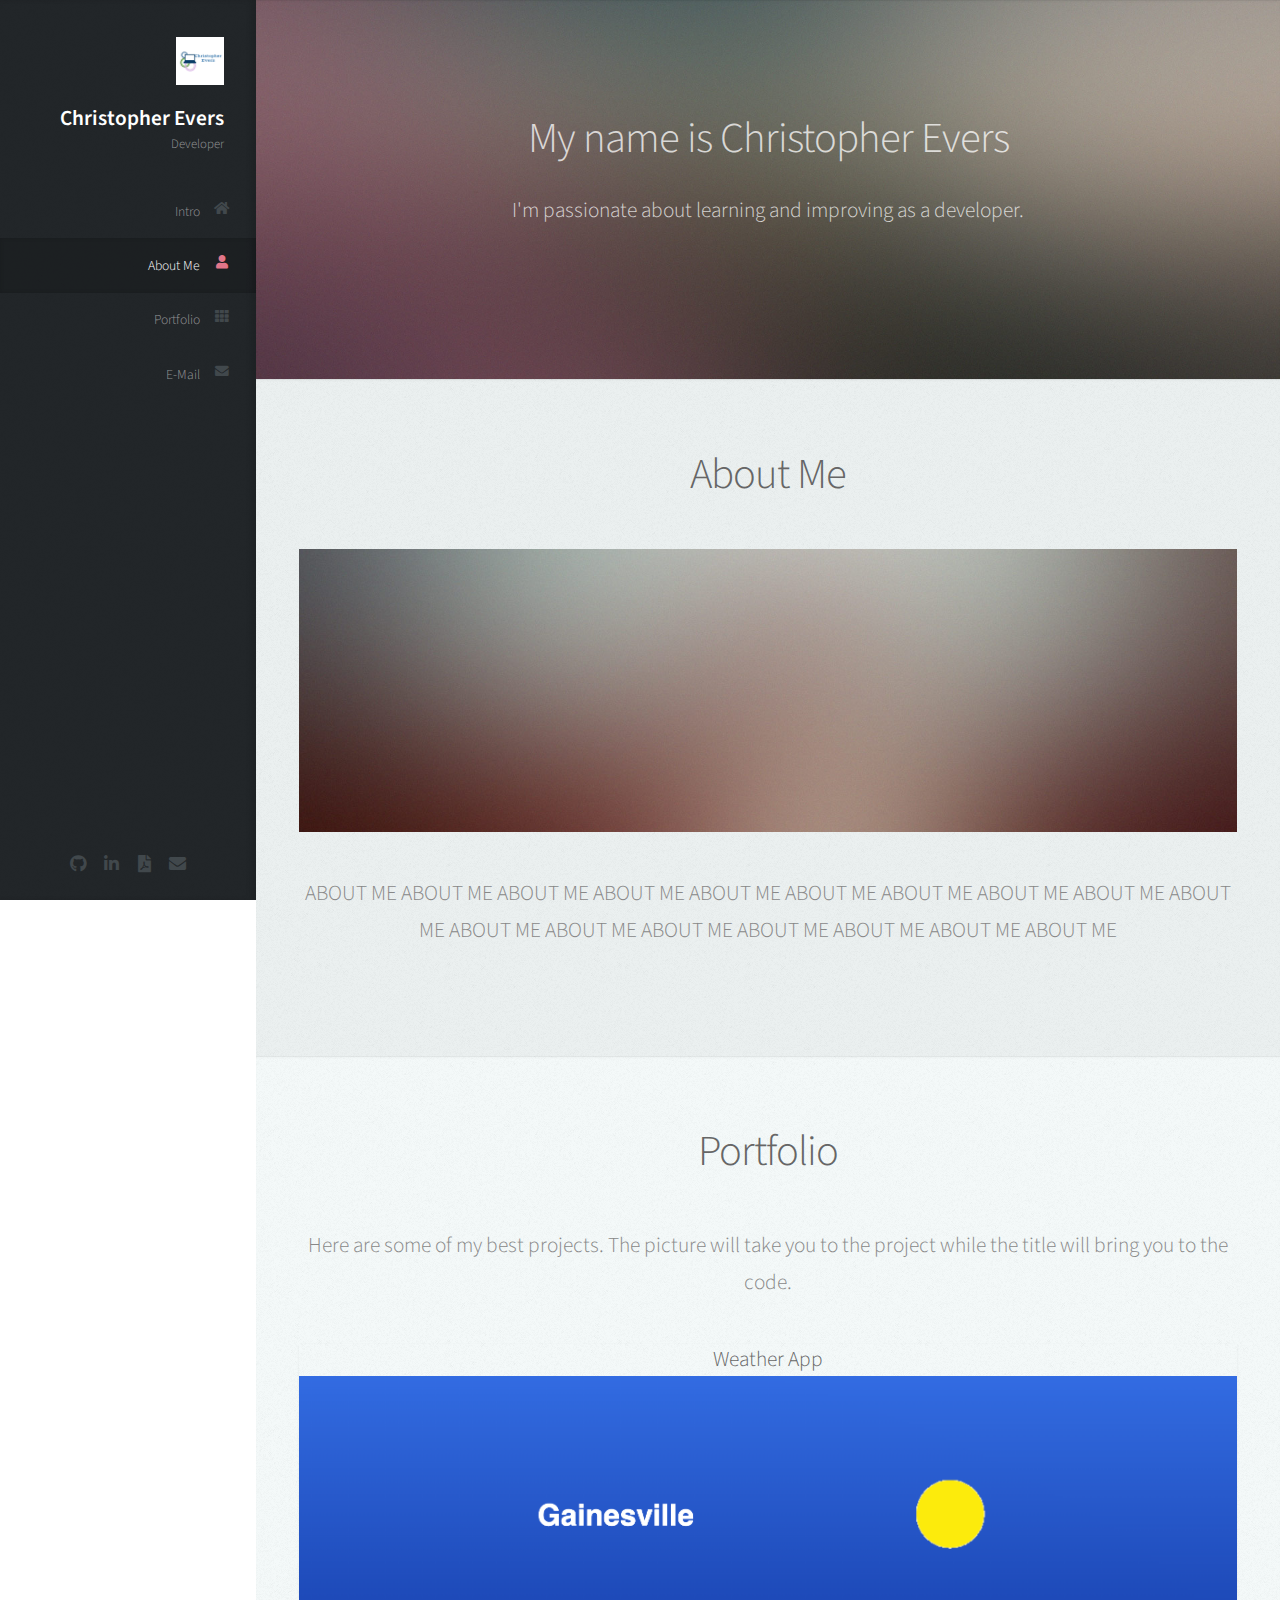
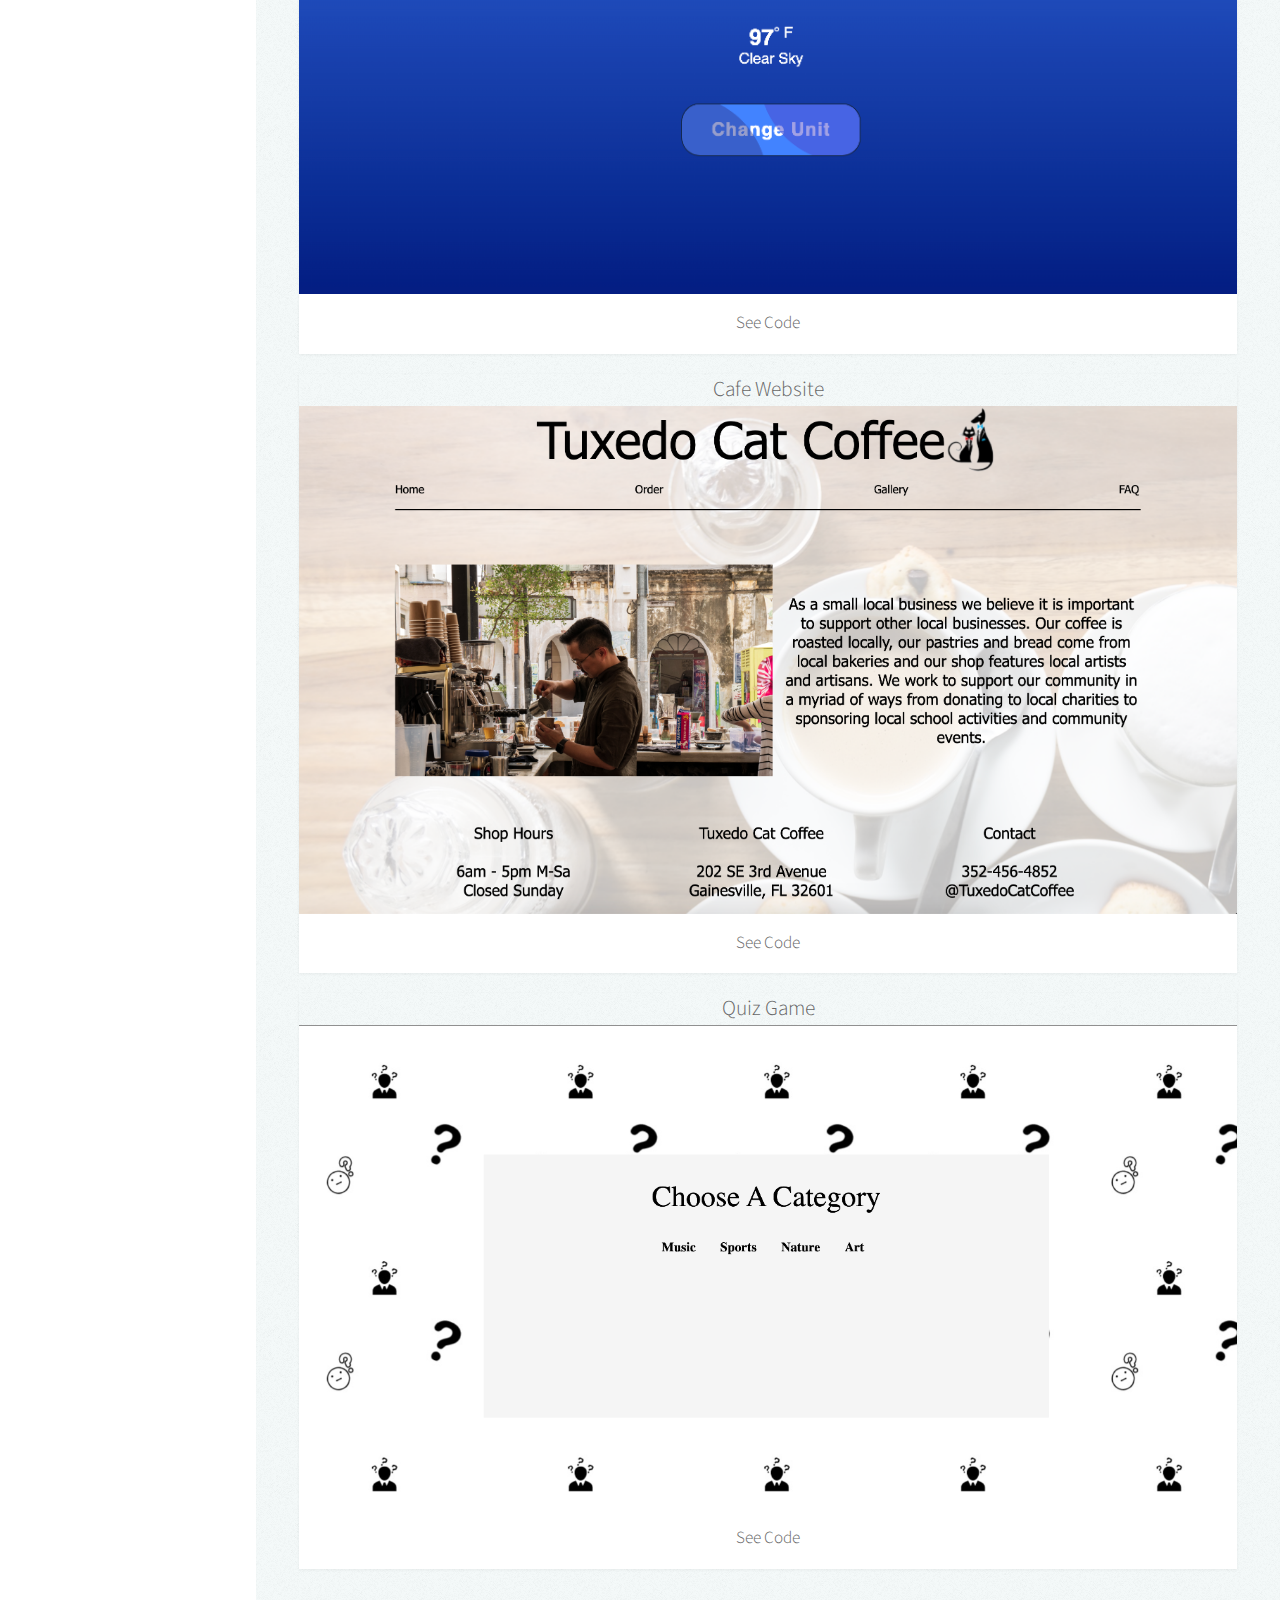
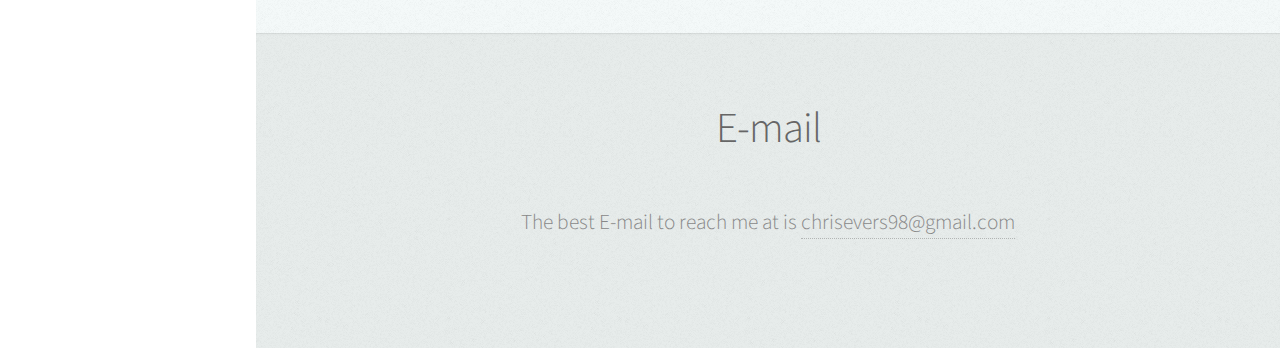
==== index.html @ 6586c9a0 "Adding links to projects on portfolio" ====
<!DOCTYPE html>
<html>
  <head>
    <title>Christopher Evers Portfolio</title>
    <link rel="icon" type="image/ico" href="images/logo.png" />
    <meta charset="utf-8" />
    <meta
      name="viewport"
      content="width=device-width, initial-scale=1, user-scalable=no"
    />
    <link rel="stylesheet" href="assets/css/main.css" />
  </head>

  <body class="is-preload">
    <!-- Header -->
    <div id="header">
      <div class="top">
        <!-- Logo -->
        <div id="logo">
          <span class="image avatar48"
            ><img src="images/logo.png" alt="Chris Evers Picture"
          /></span>
          <h1 id="title">Christopher Evers</h1>
          <p>Developer</p>
        </div>

        <!-- Nav -->
        <nav id="nav">
          <ul>
            <li>
              <a href="#top" id="top-link"
                ><span class="icon solid fa-home">Intro</span></a
              >
            </li>
            <li>
              <a href="#about" id="about-link"
                ><span class="icon solid fa-user">About Me</span></a
              >
            </li>
            <li>
              <a href="#portfolio" id="portfolio-link"
                ><span class="icon solid fa-th">Portfolio</span></a
              >
            </li>
            <li>
              <a href="#contact" id="contact-link"
                ><span class="icon solid fa-envelope">E-Mail</span></a
              >
            </li>
          </ul>
        </nav>
      </div>

      <div class="bottom">
        <!-- Social Icons -->
        <ul class="icons">
          <li>
            <a
              href="https://github.com/ChristopherEvers"
              target="_blank"
              class="icon brands fa-github"
              ><span class="label">Github</span></a
            >
          </li>
          <li>
            <a
              href="https://www.linkedin.com/in/christopherevers/"
              target="_blank"
              class="icon brands fa-linkedin-in"
              ><span class="label">LinkedIn</span></a
            >
          </li>
          <li>
            <a href="#" class="icon solid fa-file-pdf" target="_blank"
              ><span class="label">Resume</span></a
            >
          </li>
          <li>
            <a
              href="mailto: chrisevers98@gmail.com"
              class="icon solid fa-envelope"
              ><span class="label">Email</span></a
            >
          </li>
        </ul>
      </div>
    </div>

    <!-- Main -->
    <div id="main">
      <!-- Intro -->
      <section id="top" class="one dark cover">
        <div class="container">
          <header>
            <h2 class="alt">My name is Christopher Evers</h2>
            <p>I'm passionate about learning and improving as a developer.</p>
          </header>
        </div>
      </section>

      <!-- About Me -->
      <section id="about" class="three">
        <div class="container">
          <header>
            <h2>About Me</h2>
          </header>

          <a href="#" class="image featured"
            ><img src="images/pic08.jpg" alt=""
          /></a>

          <p>
            ABOUT ME ABOUT ME ABOUT ME ABOUT ME ABOUT ME ABOUT ME ABOUT ME ABOUT
            ME ABOUT ME ABOUT ME ABOUT ME ABOUT ME ABOUT ME ABOUT ME ABOUT ME
            ABOUT ME ABOUT ME
          </p>
        </div>
      </section>

      <!-- Portfolio -->
      <section id="portfolio" class="two">
        <div class="container">
          <header>
            <h2>Portfolio</h2>
          </header>

          <p>
            Here are some of my best projects. The picture will take you to the
            project while the title will bring you to the code.
          </p>

          <div class="row">
            <div class="col-4 col-12-mobile">
              <article class="item">
                <h1>Weather App</h1>
                <a href="pages/weather/index.html" class="image fit"
                  ><img src="images/weather-screenshot.png" alt=""
                /></a>
                <header>
                  <h3>See Code</h3>
                </header>
              </article>
            </div>
            <div class="col-4 col-12-mobile">
              <article class="item">
                <h1>Cafe Website</h1>
                <a href="pages/cafe/index.html" class="image fit"
                  ><img src="images/cafe-screenshot.png" alt=""
                /></a>
                <header>
                  <h3>See Code</h3>
                </header>
              </article>
            </div>
            <div class="col-4 col-12-mobile">
              <article class="item">
                <h1>Quiz Game</h1>
                <a href="pages/jsquiz/index.html" class="image fit"
                  ><img src="images/quiz-screenshot.png" alt=""
                /></a>
                <header>
                  <h3>See Code</h3>
                </header>
              </article>
            </div>
          </div>
        </div>
      </section>

      <!-- Contact -->
      <section id="contact" class="four">
        <div class="container">
          <header>
            <h2>E-mail</h2>
          </header>

          <p>
            The best E-mail to reach me at is
            <a href="mailto: chrisevers98@gmail.com">chrisevers98@gmail.com</a>
          </p>
        </div>
      </section>
    </div>

    <!-- Footer -->

    <!-- Scripts -->
    <script src="assets/js/jquery.min.js"></script>
    <script src="assets/js/jquery.scrolly.min.js"></script>
    <script src="assets/js/jquery.scrollex.min.js"></script>
    <script src="assets/js/browser.min.js"></script>
    <script src="assets/js/breakpoints.min.js"></script>
    <script src="assets/js/util.js"></script>
    <script src="assets/js/main.js"></script>
  </body>
</html>
---- assets/css/main.css ----
@import url("fontawesome-all.min.css");
@import url("https://fonts.googleapis.com/css?family=Source+Sans+Pro:300,300italic,400,600");

/*
	Prologue by HTML5 UP
	html5up.net | @ajlkn
	Free for personal and commercial use under the CCA 3.0 license (html5up.net/license)
*/

html,
body,
div,
span,
applet,
object,
iframe,
h1,
h2,
h3,
h4,
h5,
h6,
p,
blockquote,
pre,
a,
abbr,
acronym,
address,
big,
cite,
code,
del,
dfn,
em,
img,
ins,
kbd,
q,
s,
samp,
small,
strike,
strong,
sub,
sup,
tt,
var,
b,
u,
i,
center,
dl,
dt,
dd,
ol,
ul,
li,
fieldset,
form,
label,
legend,
table,
caption,
tbody,
tfoot,
thead,
tr,
th,
td,
article,
aside,
canvas,
details,
embed,
figure,
figcaption,
footer,
header,
hgroup,
menu,
nav,
output,
ruby,
section,
summary,
time,
mark,
audio,
video {
    margin: 0;
    padding: 0;
    border: 0;
    font-size: 100%;
    font: inherit;
    vertical-align: baseline;
}

article,
aside,
details,
figcaption,
figure,
footer,
header,
hgroup,
menu,
nav,
section {
    display: block;
}

body {
    line-height: 1;
}

ol,
ul {
    list-style: none;
}

blockquote,
q {
    quotes: none;
}

blockquote:before,
blockquote:after,
q:before,
q:after {
    content: '';
    content: none;
}

table {
    border-collapse: collapse;
    border-spacing: 0;
}

body {
    -webkit-text-size-adjust: none;
}

mark {
    background-color: transparent;
    color: inherit;
}

input::-moz-focus-inner {
    border: 0;
    padding: 0;
}

input,
select,
textarea {
    -moz-appearance: none;
    -webkit-appearance: none;
    -ms-appearance: none;
    appearance: none;
}


/* Basic */

html {
    box-sizing: border-box;
}

*,
*:before,
*:after {
    box-sizing: inherit;
}

body {
    background: #fff;
    font-family: 'Source Sans Pro', sans-serif;
    font-size: 19pt;
    font-weight: 300;
    line-height: 1.75em;
    color: #888;
}

body.is-preload *,
body.is-preload *:before,
body.is-preload *:after {
    -moz-animation: none !important;
    -webkit-animation: none !important;
    -ms-animation: none !important;
    animation: none !important;
    -moz-transition: none !important;
    -webkit-transition: none !important;
    -ms-transition: none !important;
    transition: none !important;
}

input,
textarea,
select {
    font-family: 'Source Sans Pro', sans-serif;
    font-size: 19pt;
    font-weight: 300;
    line-height: 1.75em;
    color: #888;
}

h1,
h2,
h3,
h4,
h5,
h6 {
    font-weight: 300;
    color: #666;
    line-height: 1.5em;
}

h1 a,
h2 a,
h3 a,
h4 a,
h5 a,
h6 a {
    color: inherit;
    text-decoration: none;
}

h1 a strong,
h2 a strong,
h3 a strong,
h4 a strong,
h5 a strong,
h6 a strong {
    color: #333;
}

h2 {
    font-size: 2em;
    letter-spacing: -1px;
}

h2.alt {
    color: #888;
}

h2.alt strong {
    color: #666;
}

h3 {
    font-size: 1.5em;
}

header {
    margin: 0 0 2em 0;
}

header>p {
    margin: 1em 0 0 0;
}

footer {
    margin: 2em 0 0 0;
}

strong,
b {
    font-weight: 300;
    color: #666;
}

em,
i {
    font-style: italic;
}

a {
    text-decoration: none;
    color: inherit;
    border-bottom: dotted 1px rgba(128, 128, 128, 0.5);
    -moz-transition: color 0.35s ease-in-out, border-bottom-color 0.35s ease-in-out;
    -webkit-transition: color 0.35s ease-in-out, border-bottom-color 0.35s ease-in-out;
    -ms-transition: color 0.35s ease-in-out, border-bottom-color 0.35s ease-in-out;
    transition: color 0.35s ease-in-out, border-bottom-color 0.35s ease-in-out;
    outline: 0;
}

a:hover {
    color: #E27689;
    border-bottom-color: rgba(255, 255, 255, 0);
}

sub {
    position: relative;
    top: 0.5em;
    font-size: 0.8em;
}

sup {
    position: relative;
    top: -0.5em;
    font-size: 0.8em;
}

hr {
    border: 0;
    border-top: solid 1px #ddd;
}

blockquote {
    border-left: solid 0.5em #ddd;
    padding: 1em 0 1em 2em;
    font-style: italic;
}

p,
ul,
ol,
dl,
table {
    margin-bottom: 2em;
}

br.clear {
    clear: both;
}


/* Container */

.container {
    margin: 0 auto;
    max-width: 100%;
    width: 1400px;
}

@media screen and (min-width: 961px) and (max-width: 1880px) {
    .container {
        width: 1200px;
    }
}

@media screen and (min-width: 961px) and (max-width: 1620px) {
    .container {
        width: 960px;
    }
}

@media screen and (min-width: 961px) and (max-width: 1320px) {
    .container {
        width: 100%;
    }
}

@media screen and (max-width: 960px) {
    .container {
        width: 100%;
    }
}

@media screen and (max-width: 736px) {
    .container {
        width: 100%;
    }
}


/* Row */

.row {
    display: flex;
    flex-wrap: wrap;
    box-sizing: border-box;
    align-items: stretch;
}

.row>* {
    box-sizing: border-box;
}

.row.gtr-uniform>*> :last-child {
    margin-bottom: 0;
}

.row.aln-left {
    justify-content: flex-start;
}

.row.aln-center {
    justify-content: center;
}

.row.aln-right {
    justify-content: flex-end;
}

.row.aln-top {
    align-items: flex-start;
}

.row.aln-middle {
    align-items: center;
}

.row.aln-bottom {
    align-items: flex-end;
}

.row>.imp {
    order: -1;
}

.row.gtr-0 {
    margin-top: 0px;
    margin-left: 0px;
}

.row.gtr-0>* {
    padding: 0px 0 0 0px;
}

.row.gtr-0.gtr-uniform {
    margin-top: 0px;
}

.row.gtr-0.gtr-uniform>* {
    padding-top: 0px;
}

.row.gtr-25 {
    margin-top: -10px;
    margin-left: -10px;
}

.row.gtr-25>* {
    padding: 10px 0 0 10px;
}

.row.gtr-25.gtr-uniform {
    margin-top: -10px;
}

.row.gtr-25.gtr-uniform>* {
    padding-top: 10px;
}

.row.gtr-50 {
    margin-top: -20px;
    margin-left: -20px;
}

.row.gtr-50>* {
    padding: 20px 0 0 20px;
}

.row.gtr-50.gtr-uniform {
    margin-top: -20px;
}

.row.gtr-50.gtr-uniform>* {
    padding-top: 20px;
}

.row {
    margin-top: -40px;
    margin-left: -40px;
}

.row>* {
    padding: 40px 0 0 40px;
}

.row.gtr-uniform {
    margin-top: -40px;
}

.row.gtr-uniform>* {
    padding-top: 40px;
}

.row.gtr-150 {
    margin-top: -60px;
    margin-left: -60px;
}

.row.gtr-150>* {
    padding: 60px 0 0 60px;
}

.row.gtr-150.gtr-uniform {
    margin-top: -60px;
}

.row.gtr-150.gtr-uniform>* {
    padding-top: 60px;
}

.row.gtr-200 {
    margin-top: -80px;
    margin-left: -80px;
}

.row.gtr-200>* {
    padding: 80px 0 0 80px;
}

.row.gtr-200.gtr-uniform {
    margin-top: -80px;
}

.row.gtr-200.gtr-uniform>* {
    padding-top: 80px;
}

@media screen and (min-width: 961px) and (max-width: 1880px) {
    .row {
        display: flex;
        flex-wrap: wrap;
        box-sizing: border-box;
        align-items: stretch;
    }
    .row>* {
        box-sizing: border-box;
    }
    .row.gtr-uniform>*> :last-child {
        margin-bottom: 0;
    }
    .row.aln-left {
        justify-content: flex-start;
    }
    .row.aln-center {
        justify-content: center;
    }
    .row.aln-right {
        justify-content: flex-end;
    }
    .row.aln-top {
        align-items: flex-start;
    }
    .row.aln-middle {
        align-items: center;
    }
    .row.aln-bottom {
        align-items: flex-end;
    }
    .row>.imp-wide {
        order: -1;
    }
    .row>.col-1-wide {
        width: 8.33333%;
    }
    .row>.off-1-wide {
        margin-left: 8.33333%;
    }
    .row>.col-2-wide {
        width: 16.66667%;
    }
    .row>.off-2-wide {
        margin-left: 16.66667%;
    }
    .row>.col-3-wide {
        width: 25%;
    }
    .row>.off-3-wide {
        margin-left: 25%;
    }
    .row>.col-4-wide {
        width: 33.33333%;
    }
    .row>.off-4-wide {
        margin-left: 33.33333%;
    }
    .row>.col-5-wide {
        width: 41.66667%;
    }
    .row>.off-5-wide {
        margin-left: 41.66667%;
    }
    .row>.col-6-wide {
        width: 50%;
    }
    .row>.off-6-wide {
        margin-left: 50%;
    }
    .row>.col-7-wide {
        width: 58.33333%;
    }
    .row>.off-7-wide {
        margin-left: 58.33333%;
    }
    .row>.col-8-wide {
        width: 66.66667%;
    }
    .row>.off-8-wide {
        margin-left: 66.66667%;
    }
    .row>.col-9-wide {
        width: 75%;
    }
    .row>.off-9-wide {
        margin-left: 75%;
    }
    .row>.col-10-wide {
        width: 83.33333%;
    }
    .row>.off-10-wide {
        margin-left: 83.33333%;
    }
    .row>.col-11-wide {
        width: 91.66667%;
    }
    .row>.off-11-wide {
        margin-left: 91.66667%;
    }
    .row>.col-12-wide {
        width: 100%;
    }
    .row>.off-12-wide {
        margin-left: 100%;
    }
    .row.gtr-0 {
        margin-top: 0px;
        margin-left: 0px;
    }
    .row.gtr-0>* {
        padding: 0px 0 0 0px;
    }
    .row.gtr-0.gtr-uniform {
        margin-top: 0px;
    }
    .row.gtr-0.gtr-uniform>* {
        padding-top: 0px;
    }
    .row.gtr-25 {
        margin-top: -10px;
        margin-left: -10px;
    }
    .row.gtr-25>* {
        padding: 10px 0 0 10px;
    }
    .row.gtr-25.gtr-uniform {
        margin-top: -10px;
    }
    .row.gtr-25.gtr-uniform>* {
        padding-top: 10px;
    }
    .row.gtr-50 {
        margin-top: -20px;
        margin-left: -20px;
    }
    .row.gtr-50>* {
        padding: 20px 0 0 20px;
    }
    .row.gtr-50.gtr-uniform {
        margin-top: -20px;
    }
    .row.gtr-50.gtr-uniform>* {
        padding-top: 20px;
    }
    .row {
        margin-top: -40px;
        margin-left: -40px;
    }
    .row>* {
        padding: 40px 0 0 40px;
    }
    .row.gtr-uniform {
        margin-top: -40px;
    }
    .row.gtr-uniform>* {
        padding-top: 40px;
    }
    .row.gtr-150 {
        margin-top: -60px;
        margin-left: -60px;
    }
    .row.gtr-150>* {
        padding: 60px 0 0 60px;
    }
    .row.gtr-150.gtr-uniform {
        margin-top: -60px;
    }
    .row.gtr-150.gtr-uniform>* {
        padding-top: 60px;
    }
    .row.gtr-200 {
        margin-top: -80px;
        margin-left: -80px;
    }
    .row.gtr-200>* {
        padding: 80px 0 0 80px;
    }
    .row.gtr-200.gtr-uniform {
        margin-top: -80px;
    }
    .row.gtr-200.gtr-uniform>* {
        padding-top: 80px;
    }
}

@media screen and (min-width: 961px) and (max-width: 1620px) {
    .row {
        display: flex;
        flex-wrap: wrap;
        box-sizing: border-box;
        align-items: stretch;
    }
    .row>* {
        box-sizing: border-box;
    }
    .row.gtr-uniform>*> :last-child {
        margin-bottom: 0;
    }
    .row.aln-left {
        justify-content: flex-start;
    }
    .row.aln-center {
        justify-content: center;
    }
    .row.aln-right {
        justify-content: flex-end;
    }
    .row.aln-top {
        align-items: flex-start;
    }
    .row.aln-middle {
        align-items: center;
    }
    .row.aln-bottom {
        align-items: flex-end;
    }
    .row>.imp-normal {
        order: -1;
    }
    .row>.col-1-normal {
        width: 8.33333%;
    }
    .row>.off-1-normal {
        margin-left: 8.33333%;
    }
    .row>.col-2-normal {
        width: 16.66667%;
    }
    .row>.off-2-normal {
        margin-left: 16.66667%;
    }
    .row>.col-3-normal {
        width: 25%;
    }
    .row>.off-3-normal {
        margin-left: 25%;
    }
    .row>.col-4-normal {
        width: 33.33333%;
    }
    .row>.off-4-normal {
        margin-left: 33.33333%;
    }
    .row>.col-5-normal {
        width: 41.66667%;
    }
    .row>.off-5-normal {
        margin-left: 41.66667%;
    }
    .row>.col-6-normal {
        width: 50%;
    }
    .row>.off-6-normal {
        margin-left: 50%;
    }
    .row>.col-7-normal {
        width: 58.33333%;
    }
    .row>.off-7-normal {
        margin-left: 58.33333%;
    }
    .row>.col-8-normal {
        width: 66.66667%;
    }
    .row>.off-8-normal {
        margin-left: 66.66667%;
    }
    .row>.col-9-normal {
        width: 75%;
    }
    .row>.off-9-normal {
        margin-left: 75%;
    }
    .row>.col-10-normal {
        width: 83.33333%;
    }
    .row>.off-10-normal {
        margin-left: 83.33333%;
    }
    .row>.col-11-normal {
        width: 91.66667%;
    }
    .row>.off-11-normal {
        margin-left: 91.66667%;
    }
    .row>.col-12-normal {
        width: 100%;
    }
    .row>.off-12-normal {
        margin-left: 100%;
    }
    .row.gtr-0 {
        margin-top: 0px;
        margin-left: 0px;
    }
    .row.gtr-0>* {
        padding: 0px 0 0 0px;
    }
    .row.gtr-0.gtr-uniform {
        margin-top: 0px;
    }
    .row.gtr-0.gtr-uniform>* {
        padding-top: 0px;
    }
    .row.gtr-25 {
        margin-top: -10px;
        margin-left: -10px;
    }
    .row.gtr-25>* {
        padding: 10px 0 0 10px;
    }
    .row.gtr-25.gtr-uniform {
        margin-top: -10px;
    }
    .row.gtr-25.gtr-uniform>* {
        padding-top: 10px;
    }
    .row.gtr-50 {
        margin-top: -20px;
        margin-left: -20px;
    }
    .row.gtr-50>* {
        padding: 20px 0 0 20px;
    }
    .row.gtr-50.gtr-uniform {
        margin-top: -20px;
    }
    .row.gtr-50.gtr-uniform>* {
        padding-top: 20px;
    }
    .row {
        margin-top: -40px;
        margin-left: -40px;
    }
    .row>* {
        padding: 40px 0 0 40px;
    }
    .row.gtr-uniform {
        margin-top: -40px;
    }
    .row.gtr-uniform>* {
        padding-top: 40px;
    }
    .row.gtr-150 {
        margin-top: -60px;
        margin-left: -60px;
    }
    .row.gtr-150>* {
        padding: 60px 0 0 60px;
    }
    .row.gtr-150.gtr-uniform {
        margin-top: -60px;
    }
    .row.gtr-150.gtr-uniform>* {
        padding-top: 60px;
    }
    .row.gtr-200 {
        margin-top: -80px;
        margin-left: -80px;
    }
    .row.gtr-200>* {
        padding: 80px 0 0 80px;
    }
    .row.gtr-200.gtr-uniform {
        margin-top: -80px;
    }
    .row.gtr-200.gtr-uniform>* {
        padding-top: 80px;
    }
}

@media screen and (min-width: 961px) and (max-width: 1320px) {
    .row {
        display: flex;
        flex-wrap: wrap;
        box-sizing: border-box;
        align-items: stretch;
    }
    .row>* {
        box-sizing: border-box;
    }
    .row.gtr-uniform>*> :last-child {
        margin-bottom: 0;
    }
    .row.aln-left {
        justify-content: flex-start;
    }
    .row.aln-center {
        justify-content: center;
    }
    .row.aln-right {
        justify-content: flex-end;
    }
    .row.aln-top {
        align-items: flex-start;
    }
    .row.aln-middle {
        align-items: center;
    }
    .row.aln-bottom {
        align-items: flex-end;
    }
    .row>.imp-narrow {
        order: -1;
    }
    .row>.col-1-narrow {
        width: 8.33333%;
    }
    .row>.off-1-narrow {
        margin-left: 8.33333%;
    }
    .row>.col-2-narrow {
        width: 16.66667%;
    }
    .row>.off-2-narrow {
        margin-left: 16.66667%;
    }
    .row>.col-3-narrow {
        width: 25%;
    }
    .row>.off-3-narrow {
        margin-left: 25%;
    }
    .row>.col-4-narrow {
        width: 33.33333%;
    }
    .row>.off-4-narrow {
        margin-left: 33.33333%;
    }
    .row>.col-5-narrow {
        width: 41.66667%;
    }
    .row>.off-5-narrow {
        margin-left: 41.66667%;
    }
    .row>.col-6-narrow {
        width: 50%;
    }
    .row>.off-6-narrow {
        margin-left: 50%;
    }
    .row>.col-7-narrow {
        width: 58.33333%;
    }
    .row>.off-7-narrow {
        margin-left: 58.33333%;
    }
    .row>.col-8-narrow {
        width: 66.66667%;
    }
    .row>.off-8-narrow {
        margin-left: 66.66667%;
    }
    .row>.col-9-narrow {
        width: 75%;
    }
    .row>.off-9-narrow {
        margin-left: 75%;
    }
    .row>.col-10-narrow {
        width: 83.33333%;
    }
    .row>.off-10-narrow {
        margin-left: 83.33333%;
    }
    .row>.col-11-narrow {
        width: 91.66667%;
    }
    .row>.off-11-narrow {
        margin-left: 91.66667%;
    }
    .row>.col-12-narrow {
        width: 100%;
    }
    .row>.off-12-narrow {
        margin-left: 100%;
    }
    .row.gtr-0 {
        margin-top: 0px;
        margin-left: 0px;
    }
    .row.gtr-0>* {
        padding: 0px 0 0 0px;
    }
    .row.gtr-0.gtr-uniform {
        margin-top: 0px;
    }
    .row.gtr-0.gtr-uniform>* {
        padding-top: 0px;
    }
    .row.gtr-25 {
        margin-top: -5px;
        margin-left: -5px;
    }
    .row.gtr-25>* {
        padding: 5px 0 0 5px;
    }
    .row.gtr-25.gtr-uniform {
        margin-top: -5px;
    }
    .row.gtr-25.gtr-uniform>* {
        padding-top: 5px;
    }
    .row.gtr-50 {
        margin-top: -10px;
        margin-left: -10px;
    }
    .row.gtr-50>* {
        padding: 10px 0 0 10px;
    }
    .row.gtr-50.gtr-uniform {
        margin-top: -10px;
    }
    .row.gtr-50.gtr-uniform>* {
        padding-top: 10px;
    }
    .row {
        margin-top: -20px;
        margin-left: -20px;
    }
    .row>* {
        padding: 20px 0 0 20px;
    }
    .row.gtr-uniform {
        margin-top: -20px;
    }
    .row.gtr-uniform>* {
        padding-top: 20px;
    }
    .row.gtr-150 {
        margin-top: -30px;
        margin-left: -30px;
    }
    .row.gtr-150>* {
        padding: 30px 0 0 30px;
    }
    .row.gtr-150.gtr-uniform {
        margin-top: -30px;
    }
    .row.gtr-150.gtr-uniform>* {
        padding-top: 30px;
    }
    .row.gtr-200 {
        margin-top: -40px;
        margin-left: -40px;
    }
    .row.gtr-200>* {
        padding: 40px 0 0 40px;
    }
    .row.gtr-200.gtr-uniform {
        margin-top: -40px;
    }
    .row.gtr-200.gtr-uniform>* {
        padding-top: 40px;
    }
}

@media screen and (max-width: 960px) {
    .row {
        display: flex;
        flex-wrap: wrap;
        box-sizing: border-box;
        align-items: stretch;
    }
    .row>* {
        box-sizing: border-box;
    }
    .row.gtr-uniform>*> :last-child {
        margin-bottom: 0;
    }
    .row.aln-left {
        justify-content: flex-start;
    }
    .row.aln-center {
        justify-content: center;
    }
    .row.aln-right {
        justify-content: flex-end;
    }
    .row.aln-top {
        align-items: flex-start;
    }
    .row.aln-middle {
        align-items: center;
    }
    .row.aln-bottom {
        align-items: flex-end;
    }
    .row>.imp-narrower {
        order: -1;
    }
    .row>.col-1-narrower {
        width: 8.33333%;
    }
    .row>.off-1-narrower {
        margin-left: 8.33333%;
    }
    .row>.col-2-narrower {
        width: 16.66667%;
    }
    .row>.off-2-narrower {
        margin-left: 16.66667%;
    }
    .row>.col-3-narrower {
        width: 25%;
    }
    .row>.off-3-narrower {
        margin-left: 25%;
    }
    .row>.col-4-narrower {
        width: 33.33333%;
    }
    .row>.off-4-narrower {
        margin-left: 33.33333%;
    }
    .row>.col-5-narrower {
        width: 41.66667%;
    }
    .row>.off-5-narrower {
        margin-left: 41.66667%;
    }
    .row>.col-6-narrower {
        width: 50%;
    }
    .row>.off-6-narrower {
        margin-left: 50%;
    }
    .row>.col-7-narrower {
        width: 58.33333%;
    }
    .row>.off-7-narrower {
        margin-left: 58.33333%;
    }
    .row>.col-8-narrower {
        width: 66.66667%;
    }
    .row>.off-8-narrower {
        margin-left: 66.66667%;
    }
    .row>.col-9-narrower {
        width: 75%;
    }
    .row>.off-9-narrower {
        margin-left: 75%;
    }
    .row>.col-10-narrower {
        width: 83.33333%;
    }
    .row>.off-10-narrower {
        margin-left: 83.33333%;
    }
    .row>.col-11-narrower {
        width: 91.66667%;
    }
    .row>.off-11-narrower {
        margin-left: 91.66667%;
    }
    .row>.col-12-narrower {
        width: 100%;
    }
    .row>.off-12-narrower {
        margin-left: 100%;
    }
    .row.gtr-0 {
        margin-top: 0px;
        margin-left: 0px;
    }
    .row.gtr-0>* {
        padding: 0px 0 0 0px;
    }
    .row.gtr-0.gtr-uniform {
        margin-top: 0px;
    }
    .row.gtr-0.gtr-uniform>* {
        padding-top: 0px;
    }
    .row.gtr-25 {
        margin-top: -5px;
        margin-left: -5px;
    }
    .row.gtr-25>* {
        padding: 5px 0 0 5px;
    }
    .row.gtr-25.gtr-uniform {
        margin-top: -5px;
    }
    .row.gtr-25.gtr-uniform>* {
        padding-top: 5px;
    }
    .row.gtr-50 {
        margin-top: -10px;
        margin-left: -10px;
    }
    .row.gtr-50>* {
        padding: 10px 0 0 10px;
    }
    .row.gtr-50.gtr-uniform {
        margin-top: -10px;
    }
    .row.gtr-50.gtr-uniform>* {
        padding-top: 10px;
    }
    .row {
        margin-top: -20px;
        margin-left: -20px;
    }
    .row>* {
        padding: 20px 0 0 20px;
    }
    .row.gtr-uniform {
        margin-top: -20px;
    }
    .row.gtr-uniform>* {
        padding-top: 20px;
    }
    .row.gtr-150 {
        margin-top: -30px;
        margin-left: -30px;
    }
    .row.gtr-150>* {
        padding: 30px 0 0 30px;
    }
    .row.gtr-150.gtr-uniform {
        margin-top: -30px;
    }
    .row.gtr-150.gtr-uniform>* {
        padding-top: 30px;
    }
    .row.gtr-200 {
        margin-top: -40px;
        margin-left: -40px;
    }
    .row.gtr-200>* {
        padding: 40px 0 0 40px;
    }
    .row.gtr-200.gtr-uniform {
        margin-top: -40px;
    }
    .row.gtr-200.gtr-uniform>* {
        padding-top: 40px;
    }
}

@media screen and (max-width: 736px) {
    .row {
        display: flex;
        flex-wrap: wrap;
        box-sizing: border-box;
        align-items: stretch;
    }
    .row>* {
        box-sizing: border-box;
    }
    .row.gtr-uniform>*> :last-child {
        margin-bottom: 0;
    }
    .row.aln-left {
        justify-content: flex-start;
    }
    .row.aln-center {
        justify-content: center;
    }
    .row.aln-right {
        justify-content: flex-end;
    }
    .row.aln-top {
        align-items: flex-start;
    }
    .row.aln-middle {
        align-items: center;
    }
    .row.aln-bottom {
        align-items: flex-end;
    }
    .row>.imp-mobile {
        order: -1;
    }
    .row>.col-1-mobile {
        width: 8.33333%;
    }
    .row>.off-1-mobile {
        margin-left: 8.33333%;
    }
    .row>.col-2-mobile {
        width: 16.66667%;
    }
    .row>.off-2-mobile {
        margin-left: 16.66667%;
    }
    .row>.col-3-mobile {
        width: 25%;
    }
    .row>.off-3-mobile {
        margin-left: 25%;
    }
    .row>.col-4-mobile {
        width: 33.33333%;
    }
    .row>.off-4-mobile {
        margin-left: 33.33333%;
    }
    .row>.col-5-mobile {
        width: 41.66667%;
    }
    .row>.off-5-mobile {
        margin-left: 41.66667%;
    }
    .row>.col-6-mobile {
        width: 50%;
    }
    .row>.off-6-mobile {
        margin-left: 50%;
    }
    .row>.col-7-mobile {
        width: 58.33333%;
    }
    .row>.off-7-mobile {
        margin-left: 58.33333%;
    }
    .row>.col-8-mobile {
        width: 66.66667%;
    }
    .row>.off-8-mobile {
        margin-left: 66.66667%;
    }
    .row>.col-9-mobile {
        width: 75%;
    }
    .row>.off-9-mobile {
        margin-left: 75%;
    }
    .row>.col-10-mobile {
        width: 83.33333%;
    }
    .row>.off-10-mobile {
        margin-left: 83.33333%;
    }
    .row>.col-11-mobile {
        width: 91.66667%;
    }
    .row>.off-11-mobile {
        margin-left: 91.66667%;
    }
    .row>.col-12-mobile {
        width: 100%;
    }
    .row>.off-12-mobile {
        margin-left: 100%;
    }
    .row.gtr-0 {
        margin-top: 0px;
        margin-left: 0px;
    }
    .row.gtr-0>* {
        padding: 0px 0 0 0px;
    }
    .row.gtr-0.gtr-uniform {
        margin-top: 0px;
    }
    .row.gtr-0.gtr-uniform>* {
        padding-top: 0px;
    }
    .row.gtr-25 {
        margin-top: -5px;
        margin-left: -5px;
    }
    .row.gtr-25>* {
        padding: 5px 0 0 5px;
    }
    .row.gtr-25.gtr-uniform {
        margin-top: -5px;
    }
    .row.gtr-25.gtr-uniform>* {
        padding-top: 5px;
    }
    .row.gtr-50 {
        margin-top: -10px;
        margin-left: -10px;
    }
    .row.gtr-50>* {
        padding: 10px 0 0 10px;
    }
    .row.gtr-50.gtr-uniform {
        margin-top: -10px;
    }
    .row.gtr-50.gtr-uniform>* {
        padding-top: 10px;
    }
    .row {
        margin-top: -20px;
        margin-left: -20px;
    }
    .row>* {
        padding: 20px 0 0 20px;
    }
    .row.gtr-uniform {
        margin-top: -20px;
    }
    .row.gtr-uniform>* {
        padding-top: 20px;
    }
    .row.gtr-150 {
        margin-top: -30px;
        margin-left: -30px;
    }
    .row.gtr-150>* {
        padding: 30px 0 0 30px;
    }
    .row.gtr-150.gtr-uniform {
        margin-top: -30px;
    }
    .row.gtr-150.gtr-uniform>* {
        padding-top: 30px;
    }
    .row.gtr-200 {
        margin-top: -40px;
        margin-left: -40px;
    }
    .row.gtr-200>* {
        padding: 40px 0 0 40px;
    }
    .row.gtr-200.gtr-uniform {
        margin-top: -40px;
    }
    .row.gtr-200.gtr-uniform>* {
        padding-top: 40px;
    }
}


/* Sections/Article */

section,
article {
    margin-bottom: 3em;
}

section> :last-child,
section>.container,
section:last-child,
article> :last-child,
article>.container,
article:last-child {
    margin-bottom: 0;
}

.row>section,
.row>article {
    margin-bottom: 0;
}


/* Image */

.image {
    display: inline-block;
    border: 0;
}

.image img {
    display: block;
    width: 100%;
}

.image.avatar48 {
    width: 48px;
    height: 48px;
    background: #f00;
}

.image.avatar48 img {
    width: 48px;
    height: 48px;
}

.image.fit {
    display: block;
    width: 100%;
}

.image.featured {
    display: block;
    width: 100%;
    margin: 0 0 2em 0;
}

.image.left {
    float: left;
    margin: 0 2em 2em 0;
}

.image.centered {
    display: block;
    margin: 0 0 2em 0;
}

.image.centered img {
    margin: 0 auto;
    width: auto;
}


/* List */

ul {
    list-style: disc;
    padding-left: 1em;
}

ul li {
    padding-left: 0.5em;
}

ol {
    list-style: decimal;
    padding-left: 1.25em;
}

ol li {
    padding-left: 0.25em;
}


/* Icons */

ul.icons {
    cursor: default;
    list-style: none;
    padding-left: 0;
}

ul.icons li {
    display: inline-block;
    padding-left: 0;
}

ul.icons a {
    display: inline-block;
    width: 2em;
    height: 2em;
    line-height: 2em;
    text-align: center;
    border: 0;
}


/* Form */

form label {
    display: block;
    text-align: left;
    margin-bottom: 0.5em;
}

form input[type="text"],
form input[type="email"],
form input[type="password"],
form select,
form textarea {
    position: relative;
    -webkit-appearance: none;
    display: block;
    border: 0;
    outline: 0;
    background: #fff;
    background: rgba(255, 255, 255, 0.75);
    width: 100%;
    border-radius: 0.35em;
    padding: 0.75em 1em 0.75em 1em;
    box-shadow: inset 0 0.1em 0.1em 0 rgba(0, 0, 0, 0.05);
    border: solid 1px rgba(0, 0, 0, 0.15);
    -moz-transition: all 0.35s ease-in-out;
    -webkit-transition: all 0.35s ease-in-out;
    -ms-transition: all 0.35s ease-in-out;
    transition: all 0.35s ease-in-out;
}

form input[type="text"]:focus,
form input[type="email"]:focus,
form input[type="password"]:focus,
form select:focus,
form textarea:focus {
    box-shadow: 0 0 2px 1px #8ebebc;
    background: #fff;
}

form input[type="text"],
form input[type="email"],
form input[type="password"],
form select {
    line-height: 1.25em;
}

form textarea {
    min-height: 14em;
}

form ::-webkit-input-placeholder {
    color: #555 !important;
}

form :-moz-placeholder {
    color: #555 !important;
}

form ::-moz-placeholder {
    color: #555 !important;
}

form :-ms-input-placeholder {
    color: #555 !important;
}

form ::-moz-focus-inner {
    border: 0;
}


/* Table */

table {
    width: 100%;
    text-align: left;
}

table tbody tr:nth-child(2n+2) {
    background: #f4f4f4;
}

table td {
    padding: 0.5em 1em 0.5em 1em;
}

table th {
    text-align: left;
    padding: 0.5em 1em 0.5em 1em;
    color: #fff;
    background: #222729 url("images/overlay.png");
}

table thead {
    background: #444;
    color: #fff;
}

table tfoot {
    background: #eee;
}


/* Button */

input[type="button"],
input[type="submit"],
input[type="reset"],
button,
.button {
    position: relative;
    display: inline-block;
    border-radius: 0.35em;
    color: #fff !important;
    text-decoration: none;
    padding: 0.75em 2.5em 0.75em 2.5em;
    background-color: #8ebebc;
    border: 0;
    cursor: pointer;
    background-image: -moz-linear-gradient(top, rgba(0, 0, 0, 0), rgba(0, 0, 0, 0.15)), url("images/overlay.png");
    background-image: -webkit-linear-gradient(top, rgba(0, 0, 0, 0), rgba(0, 0, 0, 0.15)), url("images/overlay.png");
    background-image: -ms-linear-gradient(top, rgba(0, 0, 0, 0), rgba(0, 0, 0, 0.15)), url("images/overlay.png");
    background-image: linear-gradient(top, rgba(0, 0, 0, 0), rgba(0, 0, 0, 0.15)), url("images/overlay.png");
    -moz-transition: background-color 0.35s ease-in-out;
    -webkit-transition: background-color 0.35s ease-in-out;
    -ms-transition: background-color 0.35s ease-in-out;
    transition: background-color 0.35s ease-in-out;
}

input[type="button"]:hover,
input[type="submit"]:hover,
input[type="reset"]:hover,
button:hover,
.button:hover {
    background-color: #9ececc;
}

input[type="button"]:active,
input[type="submit"]:active,
input[type="reset"]:active,
button:active,
.button:active {
    background-color: #7eaeac;
}


/* Item */

.item {
    box-shadow: 0 0.05em 0.15em 0 rgba(0, 0, 0, 0.05);
    margin-bottom: 40px;
}

.item header {
    background: #fff;
    margin: 0;
    padding: 1em 0 1em 0;
    font-size: 0.8em;
}

.item header h3 {
    font-size: 1em;
}


/* Icons */

.icon {
    text-decoration: none;
    text-decoration: none;
}

.icon:before {
    -moz-osx-font-smoothing: grayscale;
    -webkit-font-smoothing: antialiased;
    display: inline-block;
    font-style: normal;
    font-variant: normal;
    text-rendering: auto;
    line-height: 1;
    text-transform: none !important;
    font-family: 'Font Awesome 5 Free';
    font-weight: 400;
}

.icon:before {
    line-height: inherit;
}

.icon>.label {
    display: none;
}

.icon.solid:before {
    font-weight: 900;
}

.icon.brands:before {
    font-family: 'Font Awesome 5 Brands';
}


/* Header */

#header {
    display: -moz-flex;
    display: -webkit-flex;
    display: -ms-flex;
    display: flex;
    -moz-flex-direction: column;
    -webkit-flex-direction: column;
    -ms-flex-direction: column;
    flex-direction: column;
    -moz-justify-content: space-between;
    -webkit-justify-content: space-between;
    -ms-justify-content: space-between;
    justify-content: space-between;
    background: #222629 url("images/overlay.png");
    box-shadow: inset -0.25em 0 0.25em 0 rgba(0, 0, 0, 0.1);
    color: #fff;
    height: 100%;
    left: 0;
    overflow-y: auto;
    position: fixed;
    text-align: right;
    top: 0;
    width: 375px;
}

#header .top {
    -moz-flex-grow: 1;
    -webkit-flex-grow: 1;
    -ms-flex-grow: 1;
    flex-grow: 1;
}

#header .bottom {
    -moz-flex-shrink: 0;
    -webkit-flex-shrink: 0;
    -ms-flex-shrink: 0;
    flex-shrink: 0;
    padding: 1.5em 0 0.75em 0;
}

#header .bottom> :last-child {
    margin-bottom: 0;
}

#header .icons {
    font-size: 0.8em;
    text-align: center;
}

#header .icons a {
    color: #41484c;
    -moz-transition: color 0.35s ease-in-out;
    -webkit-transition: color 0.35s ease-in-out;
    -ms-transition: color 0.35s ease-in-out;
    transition: color 0.35s ease-in-out;
}

#header .icons a:hover {
    color: #fff;
}

#logo {
    position: relative;
    margin: 1.75em 1.5em 1.5em 1.5em;
    min-height: 48px;
    cursor: default;
}

#logo h1 {
    position: relative;
    color: #fff;
    font-weight: 600;
    font-size: 1em;
    line-height: 1em;
}

#logo p {
    position: relative;
    display: block;
    font-size: 0.6em;
    color: rgba(255, 255, 255, 0.5);
    line-height: 1.25em;
    margin: 0.5em 0 0 0;
}

#logo .image {
    position: absolute;
    left: 0;
    top: 0;
}

#nav ul {
    list-style: none;
    padding-left: 0;
    margin-bottom: 0;
}

#nav ul li {
    padding-left: 0;
}

#nav ul li a {
    display: block;
    padding: 0.5em 1.5em 0.5em 1.5em;
    color: rgba(255, 255, 255, 0.5);
    text-decoration: none;
    outline: 0;
    border: 0;
    -moz-transition: none;
    -webkit-transition: none;
    -ms-transition: none;
    transition: none;
}

#nav ul li a span {
    position: relative;
    display: block;
    font-size: 0.8em;
}

#nav ul li a span:before {
    position: absolute;
    left: 0;
    color: #41484c;
    text-align: center;
    width: 1.25em;
    line-height: 1.75em;
}

#nav ul li a.active {
    background: rgba(0, 0, 0, 0.15);
    box-shadow: inset 0 0 0.25em 0 rgba(0, 0, 0, 0.125);
    color: #fff;
}

#nav ul li a.active span:before {
    color: #e27689;
}


/* Footer */

#footer {
    margin-left: 375px;
    text-align: center;
    background-color: #dce3e2;
    padding: 3em 0 4em 0;
    box-shadow: inset 0 1px 0 0 rgba(0, 0, 0, 0.05), inset 0 0.1em 0.1em 0 rgba(0, 0, 0, 0.025);
    font-size: 0.8em;
}

#footer .copyright {
    cursor: default;
    margin: 0;
}

#footer .copyright li {
    display: inline-block;
    line-height: 1em;
    border-left: solid 1px rgba(128, 128, 128, 0.35);
    padding: 0 0 0 0.5em;
    margin: 0 0 0 0.5em;
}

#footer .copyright li:first-child {
    border-left: 0;
    padding-left: 0;
    margin-left: 0;
}


/* Main */

#main {
    margin-left: 375px;
}

#main>section {
    margin: 0;
    overflow: hidden;
    padding: 4em 0;
    box-shadow: inset 0 1px 0 0 rgba(0, 0, 0, 0.05), inset 0 0.1em 0.1em 0 rgba(0, 0, 0, 0.025);
    text-align: center;
    background-image: url("images/overlay.png");
}

#main>section.dark {
    color: #ddd;
    color: rgba(255, 255, 255, 0.75);
}

#main>section.dark h2,
#main>section.dark h3,
#main>section.dark h4,
#main>section.dark h5,
#main>section.dark h6 {
    color: inherit;
}

#main>section.dark strong {
    color: #fff;
    border-color: inherit;
}

#main>section.dark a {
    color: #fff;
    border-color: inherit;
}

#main>section.dark a:hover {
    border-bottom-color: rgba(255, 255, 255, 0);
}

#main>section.cover {
    padding: 10em 0;
    background-size: cover;
    background-position: center center;
}

#main>section.one {
    background-color: #81918E;
    background-image: url("../../images/banner.jpg");
}

#main>section.two {
    background-color: #f5fafa;
}

#main>section.three {
    background-color: #ecf1f1;
}

#main>section.four {
    background-color: #e8edec;
}


/* Wide */

@media screen and (min-width: 961px) and (max-width: 1880px) {
    /* Basic */
    body,
    input,
    textarea,
    select {
        font-size: 17pt;
    }
    /* Header */
    #header {
        width: 300px;
    }
    /* Footer */
    #footer {
        margin-left: 300px;
    }
    /* Main */
    #main {
        margin-left: 300px;
    }
}


/* Normal */

@media screen and (min-width: 961px) and (max-width: 1620px) {
    /* Main */
    #main>section {
        padding: 3em 0;
    }
    #main section.cover {
        padding: 5em 0;
    }
}


/* Narrow */

@media screen and (min-width: 961px) and (max-width: 1320px) {
    /* Basic */
    body,
    input,
    textarea,
    select {
        font-size: 16pt;
    }
    .container {
        padding: 0 2em 0 2em;
    }
    /* Icons */
    ul.icons li a {
        width: 1.75em;
    }
    /* Item */
    .item {
        margin-bottom: 20px;
    }
    /* Header */
    #header {
        width: 20%;
    }
    #logo .image {
        position: relative;
        margin: 0 0 0.5em 0;
    }
    #nav ul li a {
        font-size: 0.8em;
        padding-top: 0.5em;
        padding-bottom: 0.5em;
    }
    #nav ul li a span {
        padding-right: 2.25em;
    }
    #nav ul li a span:before {
        left: 100%;
        margin-left: -1.25em;
        line-height: 2.25em;
    }
    /* Footer */
    #footer {
        margin-left: 20%;
    }
    /* Main */
    #main {
        margin-left: 20%;
    }
}


/* Narrower */

#headerToggle {
    display: none;
}

@media screen and (max-width: 960px) {
    /* Basic */
    html,
    body {
        overflow-x: hidden;
    }
    body,
    input,
    textarea,
    select {
        font-size: 16pt;
    }
    header br {
        display: none;
    }
    .container {
        padding: 0 2em 0 2em;
    }
    /* Item */
    .item {
        margin-bottom: 15px;
    }
    /* Icons */
    ul.icons a {
        width: 1.75em;
        font-size: 1.25em;
    }
    /* Header */
    #header {
        -moz-backface-visibility: hidden;
        -webkit-backface-visibility: hidden;
        -ms-backface-visibility: hidden;
        backface-visibility: hidden;
        -moz-transform: translateX(-275px);
        -webkit-transform: translateX(-275px);
        -ms-transform: translateX(-275px);
        transform: translateX(-275px);
        -moz-transition: -moz-transform 0.5s ease;
        -webkit-transition: -webkit-transform 0.5s ease;
        -ms-transition: -ms-transform 0.5s ease;
        transition: transform 0.5s ease;
        -webkit-overflow-scrolling: touch;
        display: block;
        height: 100%;
        left: 0;
        overflow-y: auto;
        position: fixed;
        top: 0;
        width: 275px;
        z-index: 10002;
        width: 275px;
        background: #222729 url("images/overlay.png");
        box-shadow: inset -0.25em 0 0.25em 0 rgba(0, 0, 0, 0.125);
    }
    #header .top {
        position: relative;
    }
    #header .bottom {
        border-top: solid 1px rgba(255, 255, 255, 0.05);
        box-shadow: 0 -1px 0 0 rgba(0, 0, 0, 0.15);
        padding-top: 2em;
        margin-top: 2em;
        position: relative;
    }
    #logo {
        margin: 1.5em 1.25em 1.25em 1.25em;
    }
    #nav ul li a {
        padding: 0.5em 1.25em 0.5em 1.25em;
    }
    #headerToggle {
        -moz-backface-visibility: hidden;
        -webkit-backface-visibility: hidden;
        -ms-backface-visibility: hidden;
        backface-visibility: hidden;
        -moz-transition: -moz-transform 0.5s ease;
        -webkit-transition: -webkit-transform 0.5s ease;
        -ms-transition: -ms-transform 0.5s ease;
        transition: transform 0.5s ease;
        display: block;
        height: 2.25em;
        left: 0;
        position: fixed;
        top: 0;
        width: 3.25em;
        z-index: 10001;
    }
    #headerToggle .toggle {
        text-decoration: none;
        position: absolute;
        left: 0;
        top: 0;
        width: 100%;
        height: 100%;
        outline: 0;
        border: 0;
    }
    #headerToggle .toggle:before {
        -moz-osx-font-smoothing: grayscale;
        -webkit-font-smoothing: antialiased;
        display: inline-block;
        font-style: normal;
        font-variant: normal;
        text-rendering: auto;
        line-height: 1;
        text-transform: none !important;
        font-family: 'Font Awesome 5 Free';
        font-weight: 900;
    }
    #headerToggle .toggle:before {
        text-decoration: none;
        content: '\f0c9';
        color: #fff;
        font-size: 18px;
        background: rgba(128, 136, 144, 0.5);
        border-radius: 0.35em;
        text-align: center;
        position: absolute;
        left: 0.5em;
        top: 0.5em;
        display: block;
        width: 3.25em;
        height: 2.25em;
        line-height: 2.25em;
    }
    body.header-visible #main {
        -moz-transform: translateX(275px);
        -webkit-transform: translateX(275px);
        -ms-transform: translateX(275px);
        transform: translateX(275px);
    }
    body.header-visible #headerToggle {
        -moz-transform: translateX(275px);
        -webkit-transform: translateX(275px);
        -ms-transform: translateX(275px);
        transform: translateX(275px);
    }
    body.header-visible #header {
        -moz-transform: translateX(0);
        -webkit-transform: translateX(0);
        -ms-transform: translateX(0);
        transform: translateX(0);
    }
    /* Footer */
    #footer {
        margin-left: 0;
    }
    /* Main */
    #main {
        -moz-backface-visibility: hidden;
        -webkit-backface-visibility: hidden;
        -ms-backface-visibility: hidden;
        backface-visibility: hidden;
        -moz-transition: -moz-transform 0.5s ease;
        -webkit-transition: -webkit-transform 0.5s ease;
        -ms-transition: -ms-transform 0.5s ease;
        transition: transform 0.5s ease;
        padding-bottom: 1px;
        margin-left: 0;
    }
    #main>section {
        padding: 3em 0;
    }
    #main section.cover {
        padding: 4em 0;
    }
}


/* Mobile */

@media screen and (max-width: 736px) {
    /* Basic */
    body,
    input,
    textarea,
    select {
        font-size: 14pt;
    }
    h2 {
        font-size: 1.5em;
        letter-spacing: 0;
        font-weight: 300;
    }
    .container {
        padding: 0 15px 0 15px;
    }
    /* List */
    ul.icons a {
        width: 2em;
        font-size: 1.25em;
    }
    /* Main */
    #main>section {
        padding: 2em 0;
    }
    #main section.cover {
        padding: 4em 0em;
    }
    #main section.cover header {
        padding: 0 1em;
    }
    /* Footer */
    #footer .copyright li {
        display: block;
        line-height: 1.25em;
        border: 0;
        padding: 0;
        margin: 1em 0 0 0;
    }
    #footer .copyright li:first-child {
        margin-top: 0;
    }
}
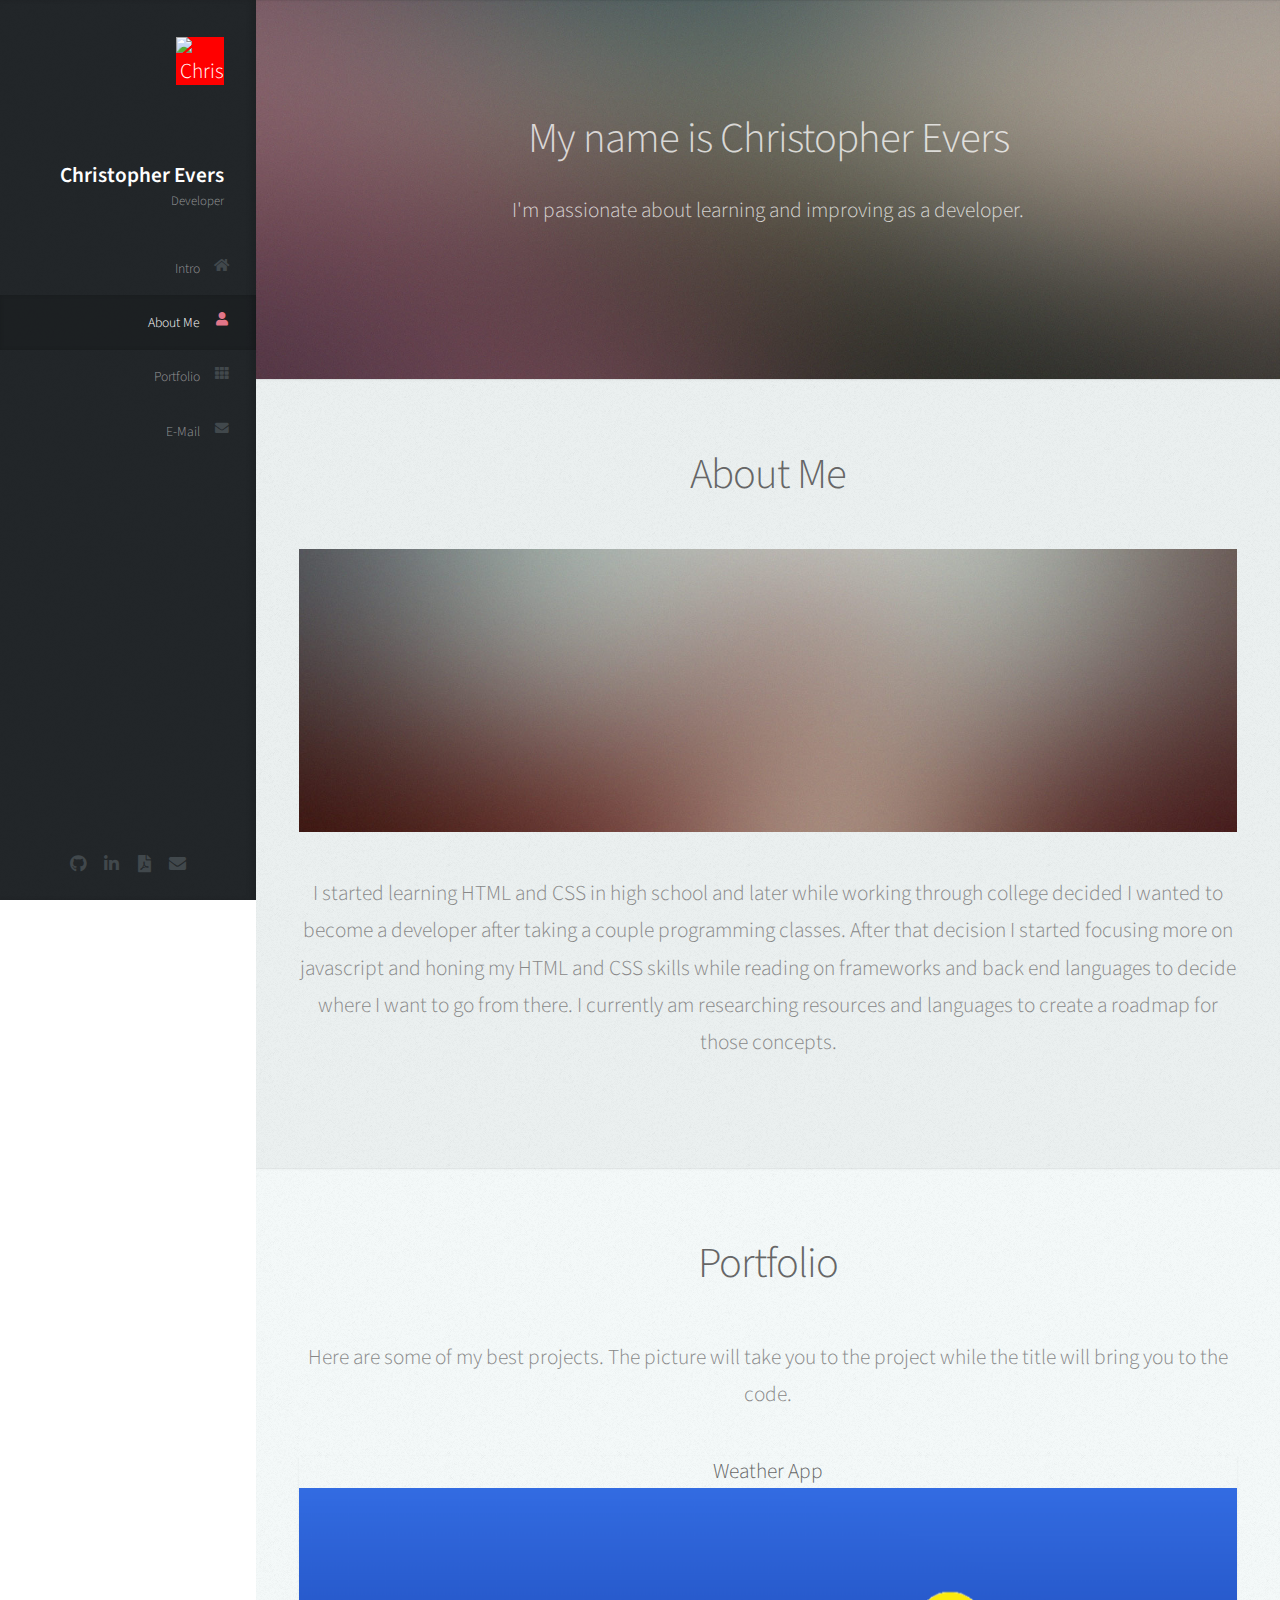
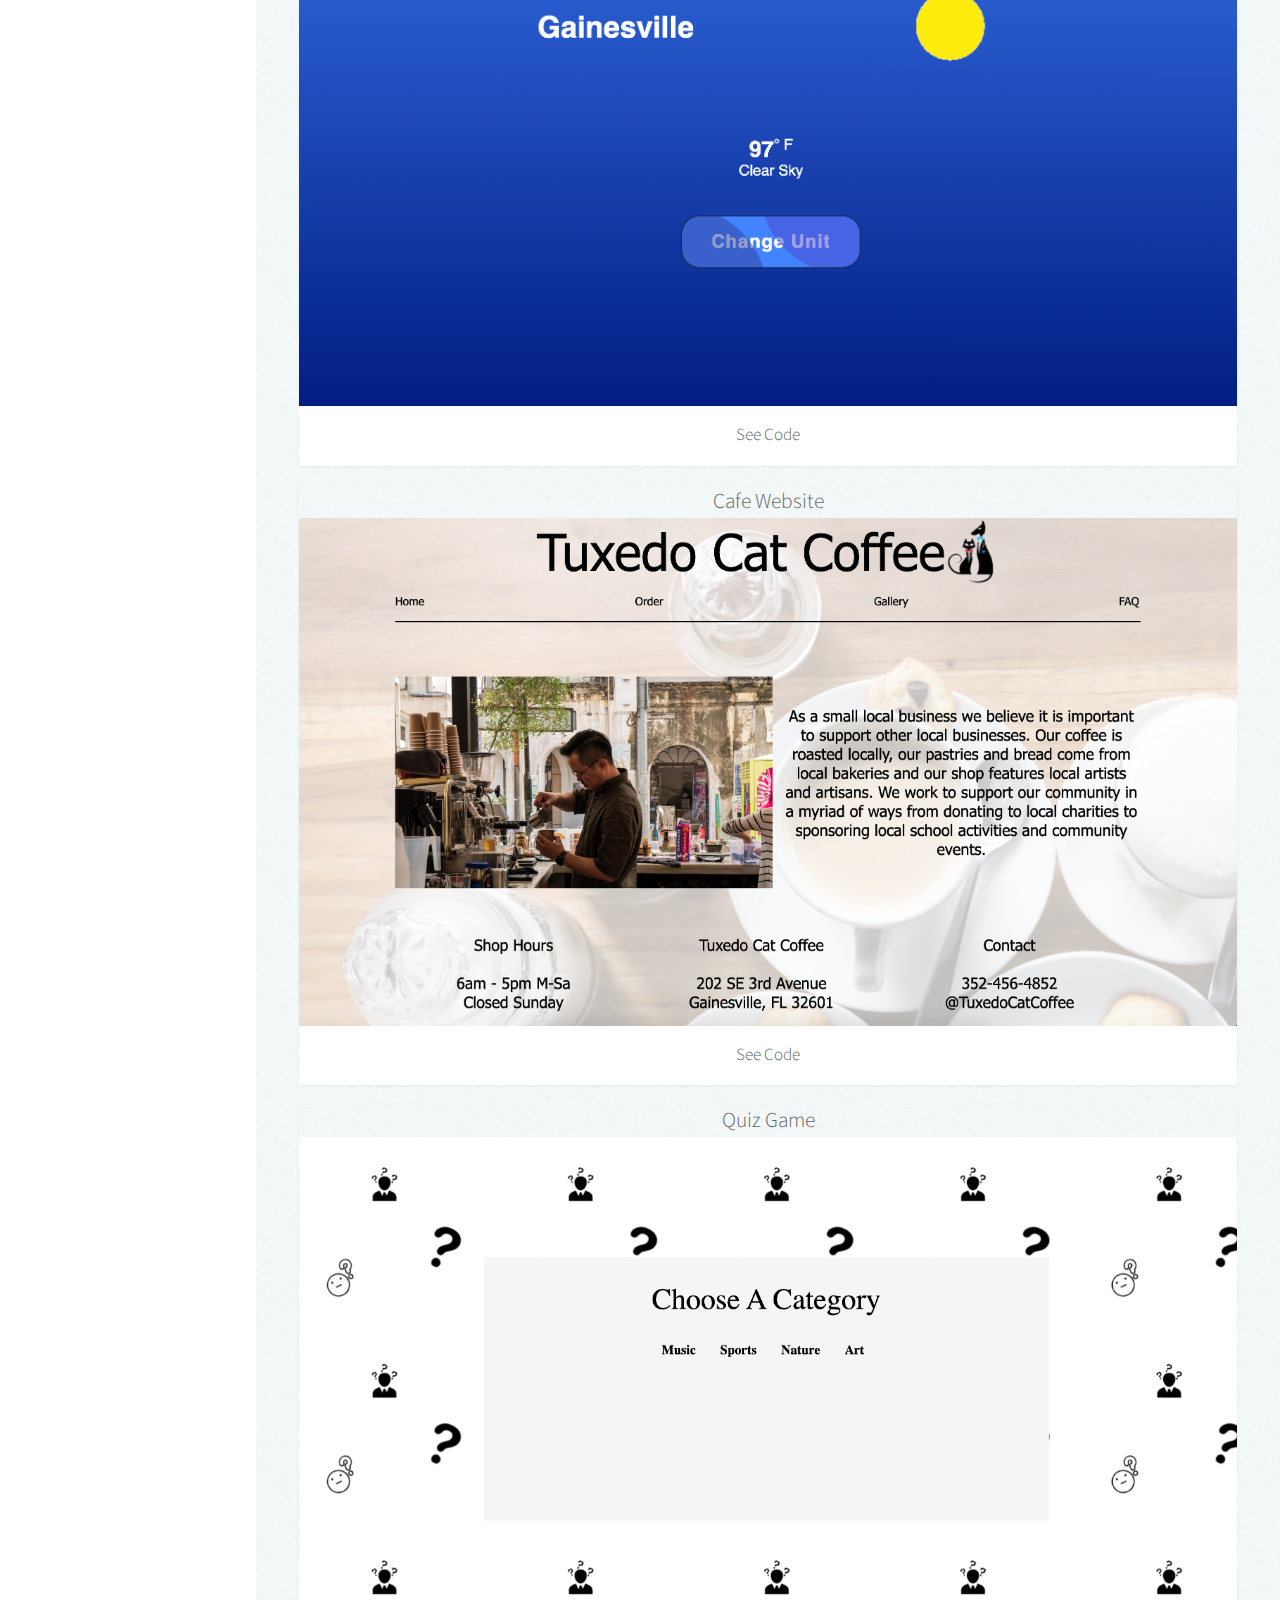
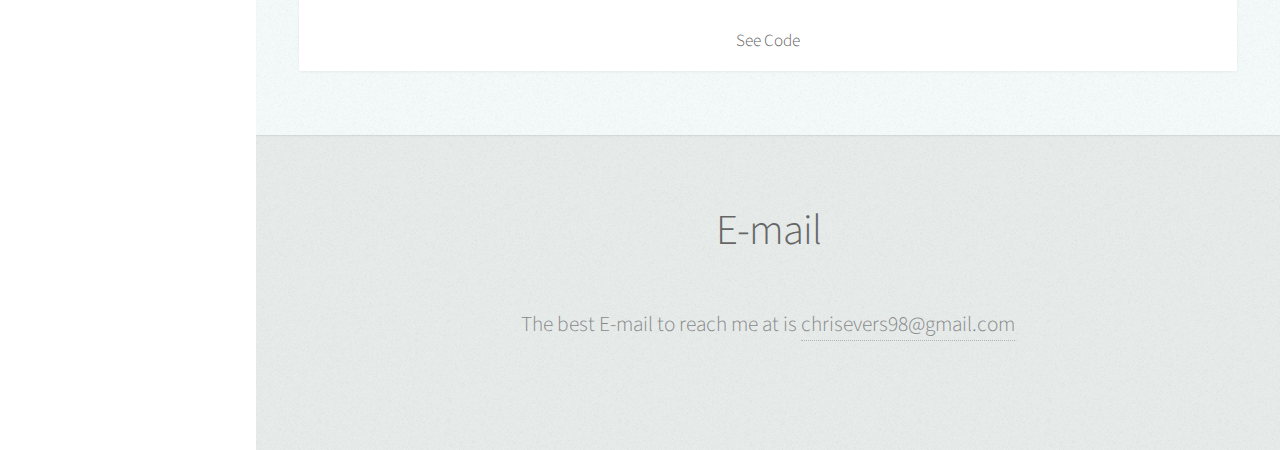
==== commit f94065d5: "changing logo" ====
--- a/index.html
+++ b/index.html
@@ -18,7 +18,7 @@
         <!-- Logo -->
         <div id="logo">
           <span class="image avatar48"
-            ><img src="images/logo.png" alt="Chris Evers Picture"
+            ><img src="images/logo.svg" alt="Chris Evers Logo"
           /></span>
           <h1 id="title">Christopher Evers</h1>
           <p>Developer</p>
@@ -110,9 +110,13 @@
           /></a>
 
           <p>
-            ABOUT ME ABOUT ME ABOUT ME ABOUT ME ABOUT ME ABOUT ME ABOUT ME ABOUT
-            ME ABOUT ME ABOUT ME ABOUT ME ABOUT ME ABOUT ME ABOUT ME ABOUT ME
-            ABOUT ME ABOUT ME
+            I started learning HTML and CSS in high school and later while
+            working through college decided I wanted to become a developer after
+            taking a couple programming classes. After that decision I started
+            focusing more on javascript and honing my HTML and CSS skills while
+            reading on frameworks and back end languages to decide where I want
+            to go from there. I currently am researching resources and languages
+            to create a roadmap for those concepts.
           </p>
         </div>
       </section>
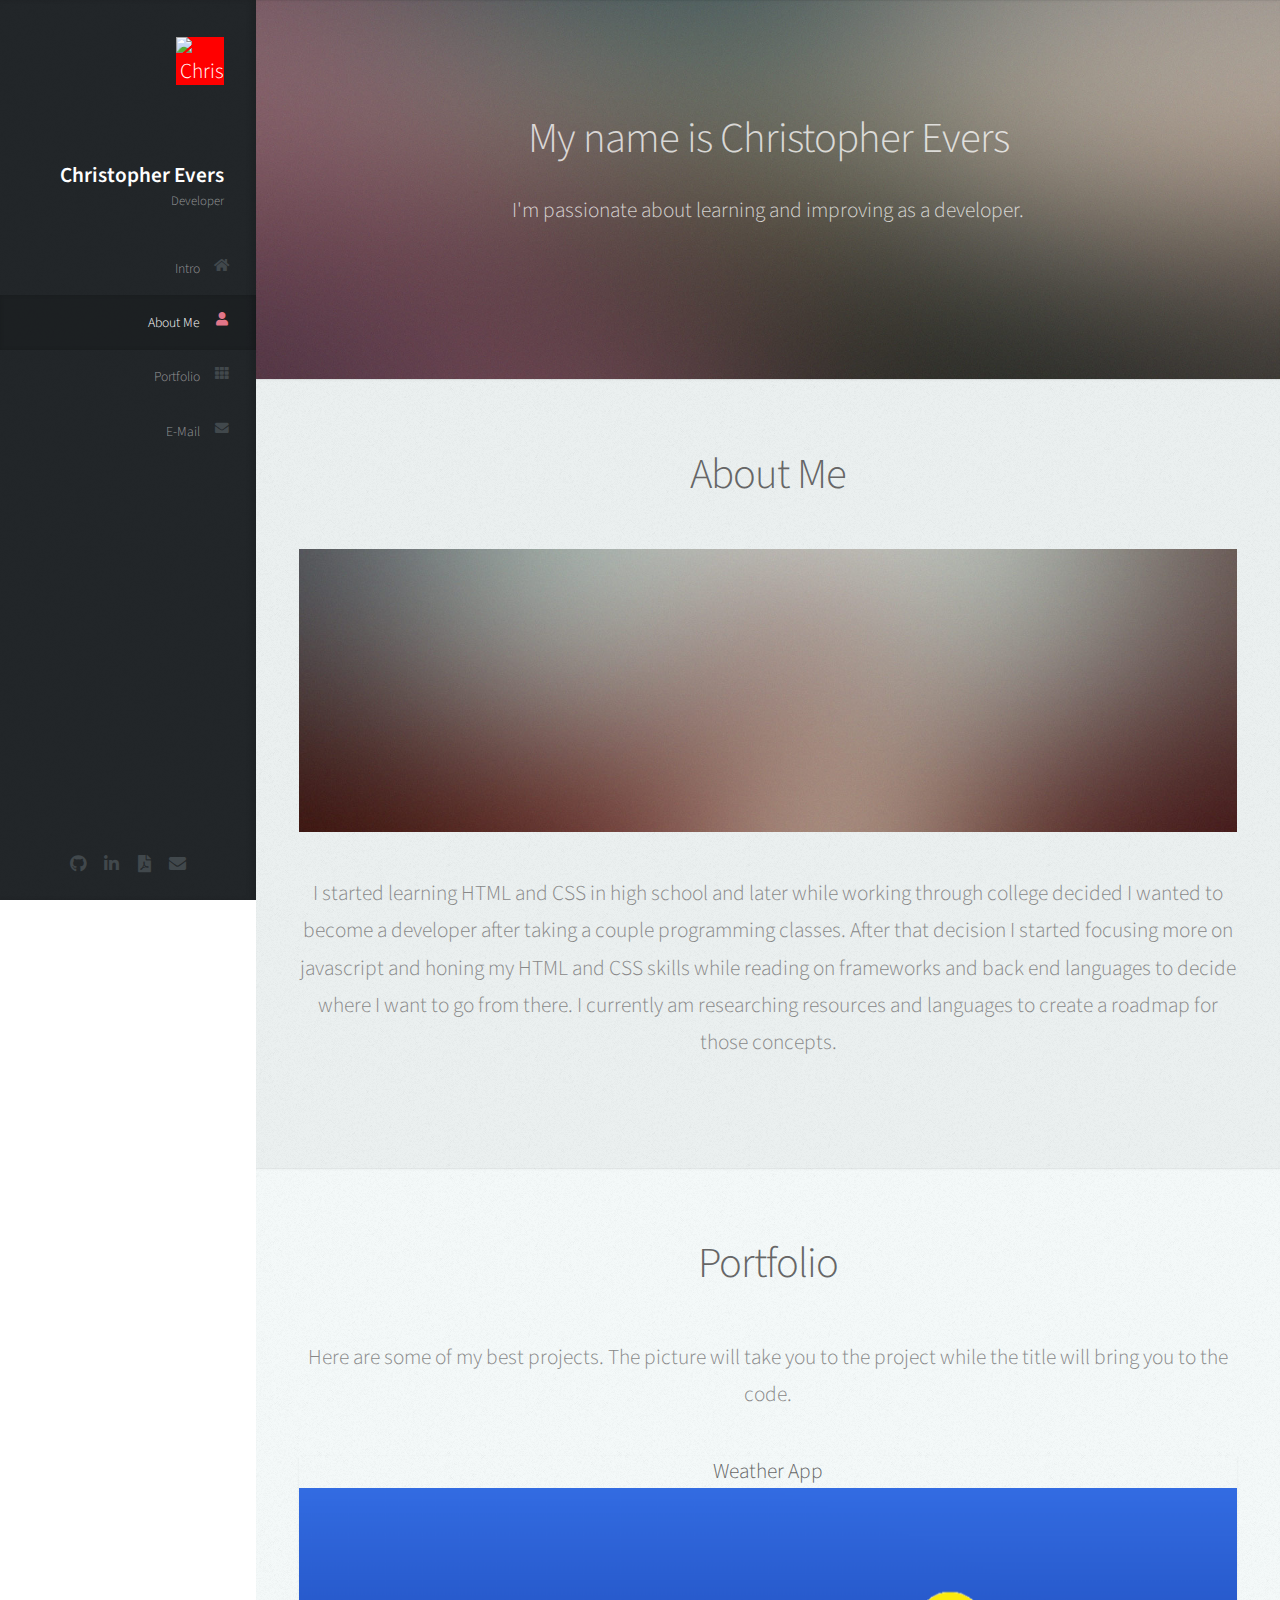
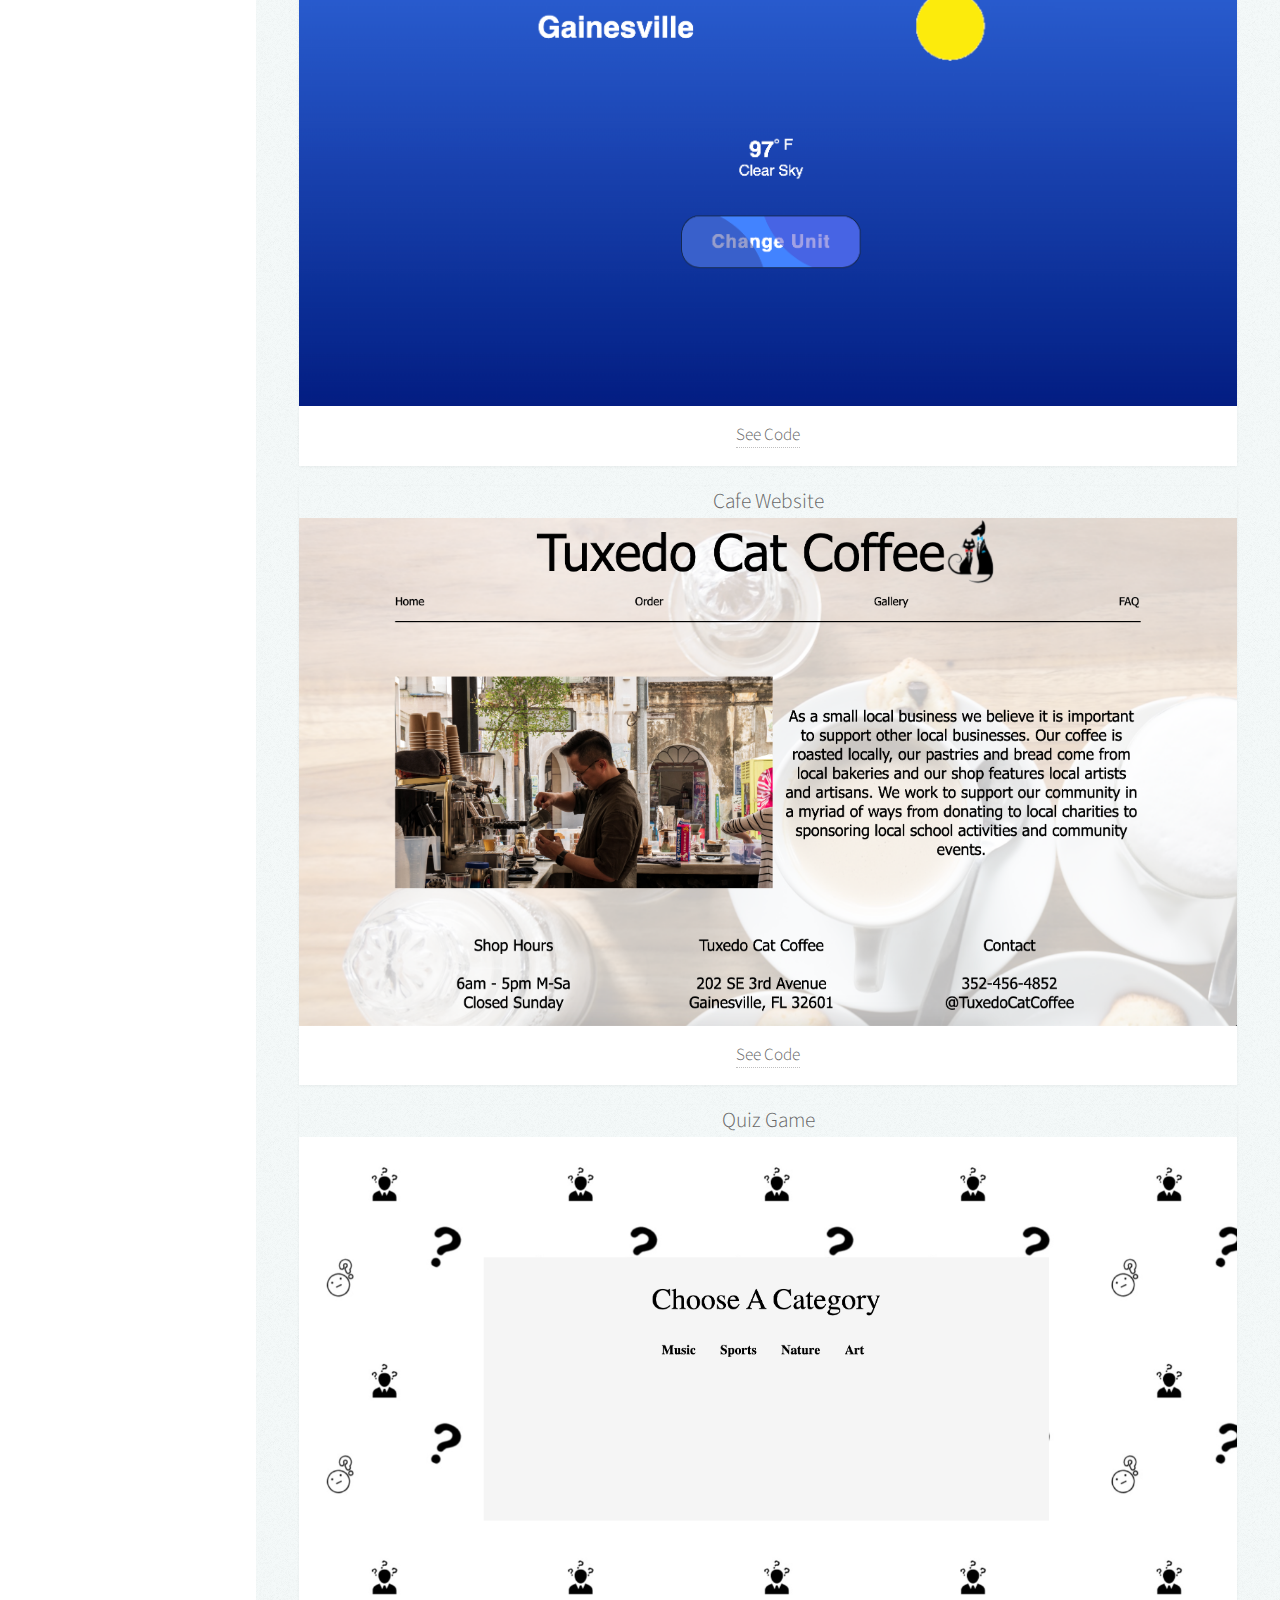
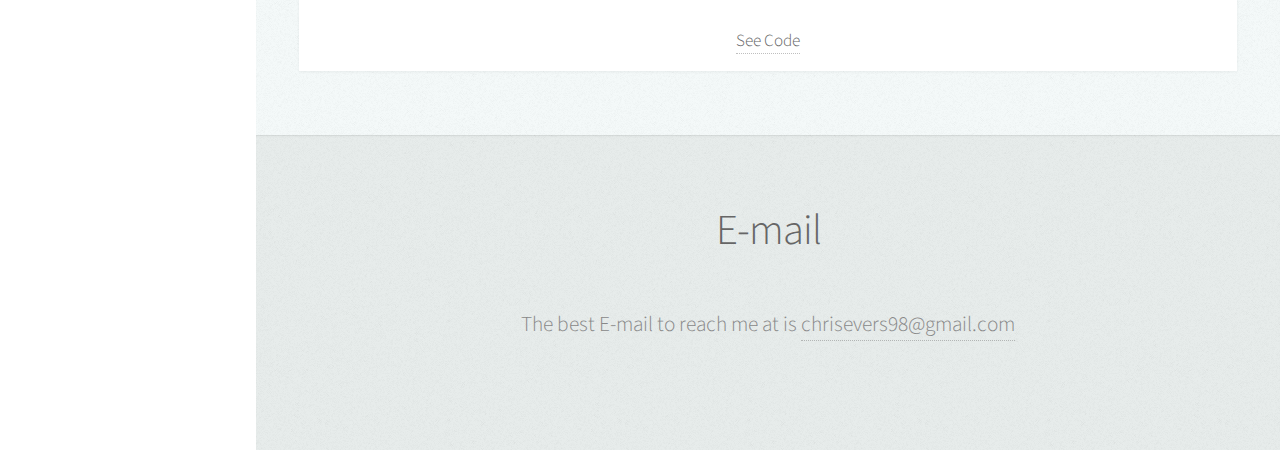
==== commit 2fd52096: "Fixed cafe css, Added search function to weather page" ====
--- a/index.html
+++ b/index.html
@@ -57,8 +57,8 @@
           <li>
             <a
               href="https://github.com/ChristopherEvers"
+              class="icon brands fa-github"
               target="_blank"
-              class="icon brands fa-github"
               ><span class="label">Github</span></a
             >
           </li>
@@ -137,33 +137,57 @@
             <div class="col-4 col-12-mobile">
               <article class="item">
                 <h1>Weather App</h1>
-                <a href="pages/weather/index.html" class="image fit"
+                <a
+                  href="pages/weather/index.html"
+                  target="_blank"
+                  class="image fit"
                   ><img src="images/weather-screenshot.png" alt=""
                 /></a>
                 <header>
-                  <h3>See Code</h3>
+                  <h3>
+                    <a
+                      href="https://github.com/ChristopherEvers/christopherevers.github.io/tree/master/pages/weather"
+                      >See Code</a
+                    >
+                  </h3>
                 </header>
               </article>
             </div>
             <div class="col-4 col-12-mobile">
               <article class="item">
                 <h1>Cafe Website</h1>
-                <a href="pages/cafe/index.html" class="image fit"
+                <a
+                  href="pages/cafe/index.html"
+                  target="_blank"
+                  class="image fit"
                   ><img src="images/cafe-screenshot.png" alt=""
                 /></a>
                 <header>
-                  <h3>See Code</h3>
+                  <h3>
+                    <a
+                      href="https://github.com/ChristopherEvers/christopherevers.github.io/tree/master/pages/cafe"
+                      >See Code</a
+                    >
+                  </h3>
                 </header>
               </article>
             </div>
             <div class="col-4 col-12-mobile">
               <article class="item">
                 <h1>Quiz Game</h1>
-                <a href="pages/jsquiz/index.html" class="image fit"
+                <a
+                  href="pages/jsquiz/index.html"
+                  target="_blank"
+                  class="image fit"
                   ><img src="images/quiz-screenshot.png" alt=""
                 /></a>
                 <header>
-                  <h3>See Code</h3>
+                  <h3>
+                    <a
+                      href="https://github.com/ChristopherEvers/christopherevers.github.io/tree/master/pages/jsquiz"
+                      >See Code</a
+                    >
+                  </h3>
                 </header>
               </article>
             </div>
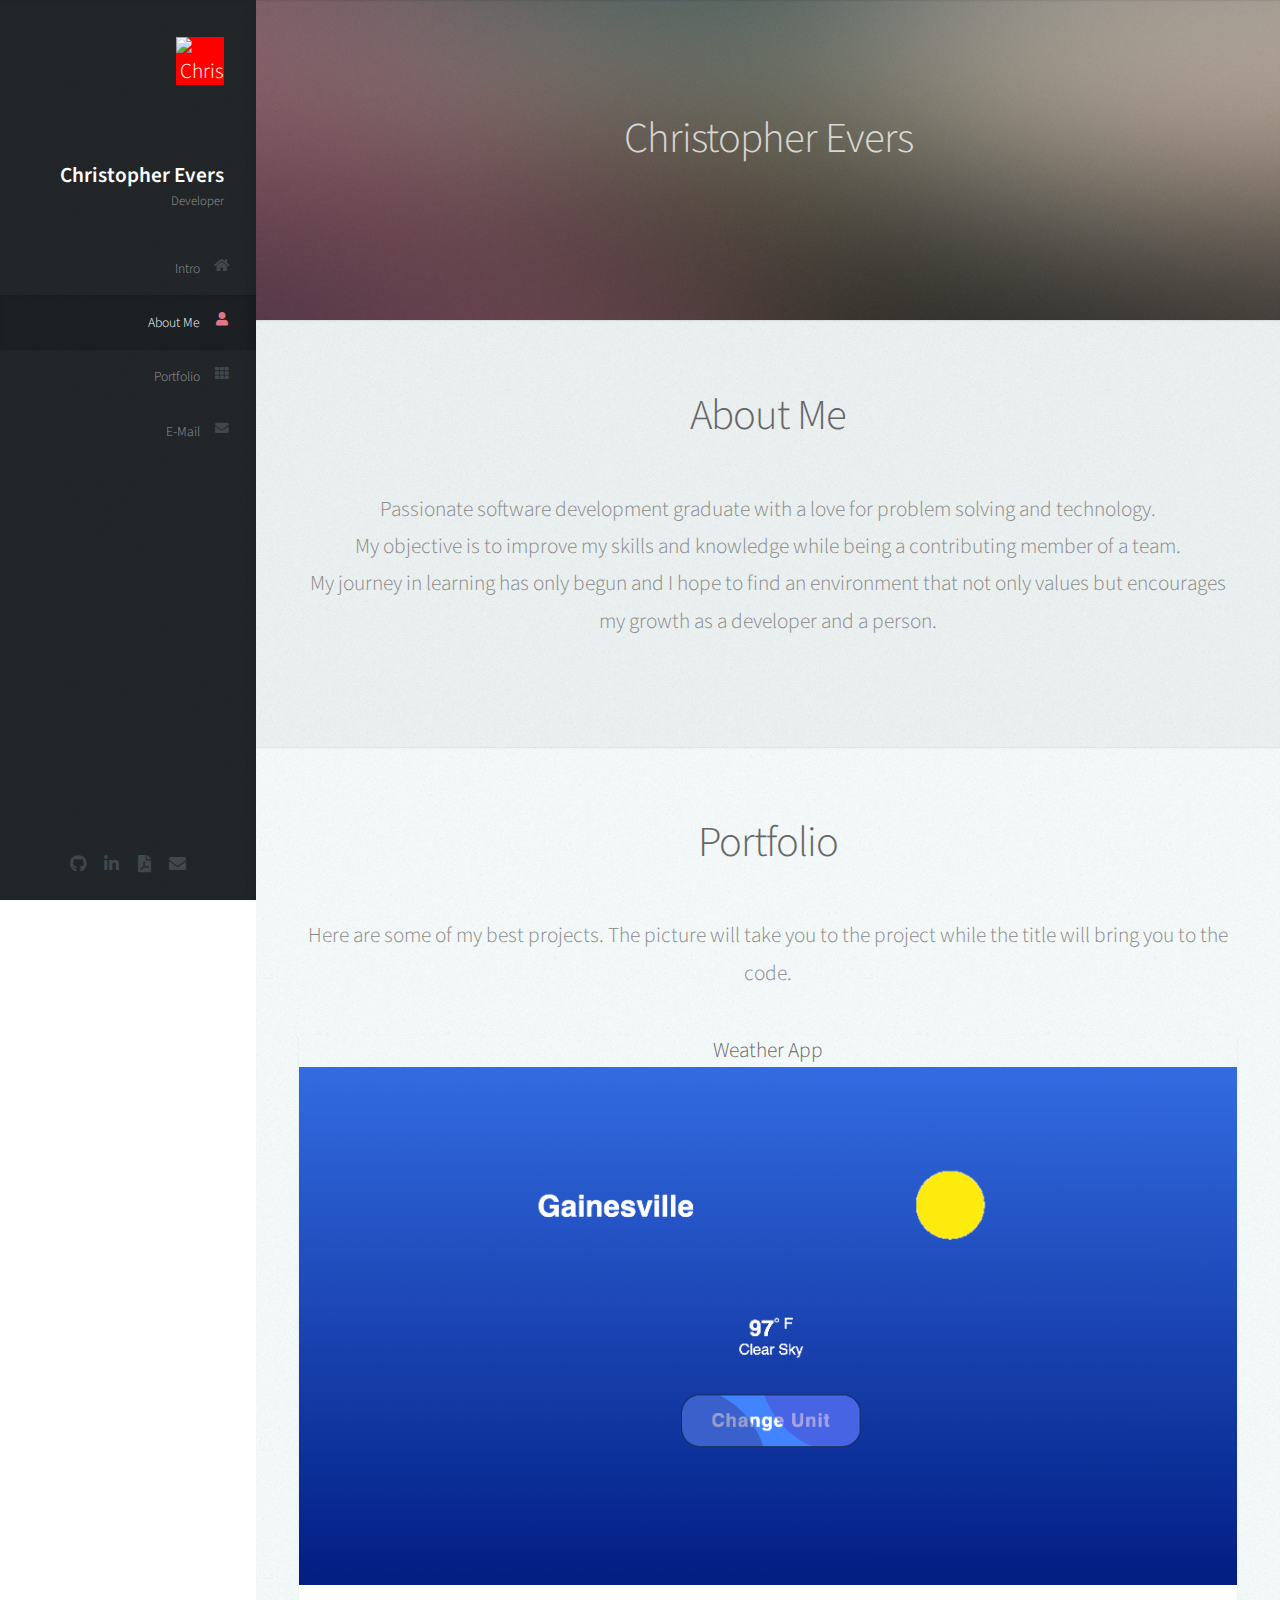
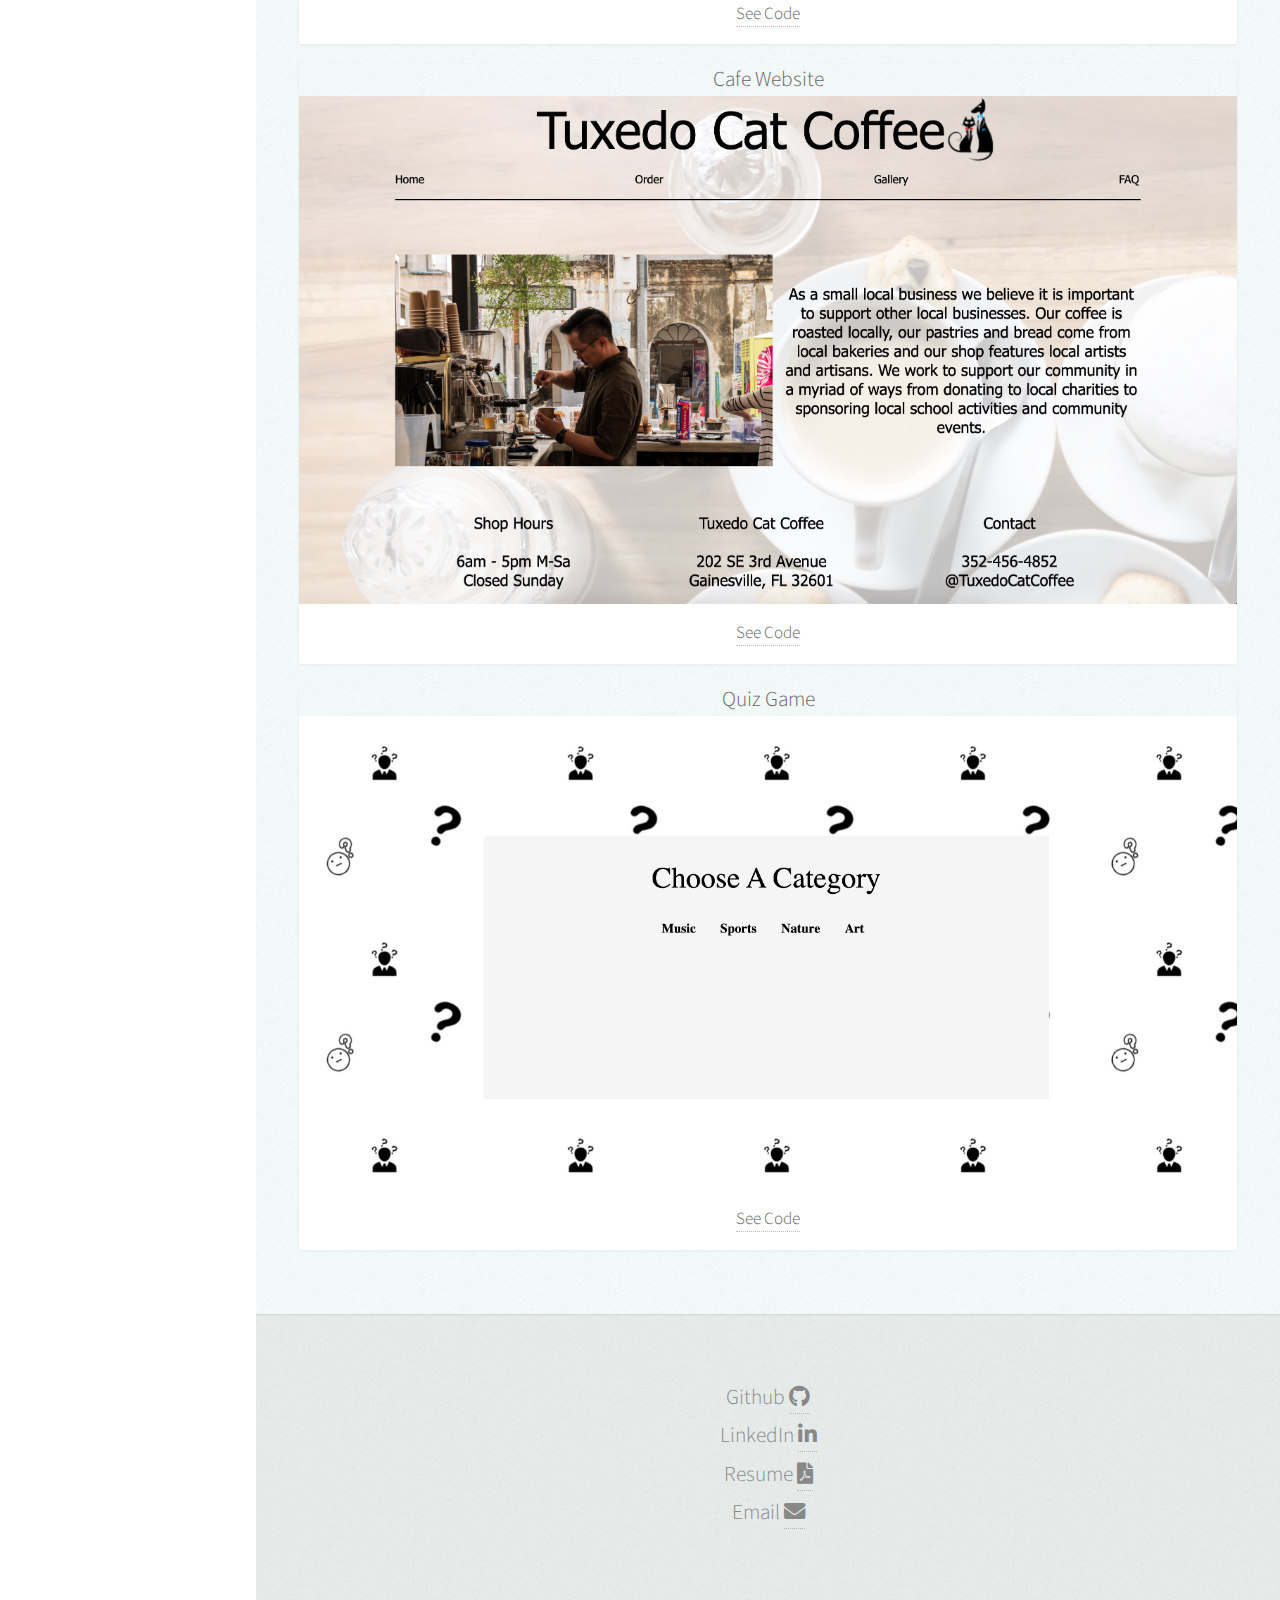
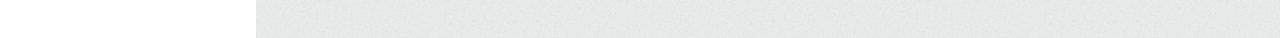
==== commit 88a80d54: "Updated links for resume, linkedin, email, and github" ====
--- a/index.html
+++ b/index.html
@@ -71,7 +71,10 @@
             >
           </li>
           <li>
-            <a href="#" class="icon solid fa-file-pdf" target="_blank"
+            <a
+              href="assets/files/Chris Evers Resume.pdf"
+              class="icon solid fa-file-pdf"
+              target="_blank"
               ><span class="label">Resume</span></a
             >
           </li>
@@ -92,8 +95,8 @@
       <section id="top" class="one dark cover">
         <div class="container">
           <header>
-            <h2 class="alt">My name is Christopher Evers</h2>
-            <p>I'm passionate about learning and improving as a developer.</p>
+            <h2 class="alt">Christopher Evers</h2>
+            <!-- <p>I'm passionate about learning and improving as a developer.</p> -->
           </header>
         </div>
       </section>
@@ -105,18 +108,20 @@
             <h2>About Me</h2>
           </header>
 
-          <a href="#" class="image featured"
+          <!-- <a href="#" class="image featured"
             ><img src="images/pic08.jpg" alt=""
-          /></a>
+          /></a> -->
 
           <p>
-            I started learning HTML and CSS in high school and later while
-            working through college decided I wanted to become a developer after
-            taking a couple programming classes. After that decision I started
-            focusing more on javascript and honing my HTML and CSS skills while
-            reading on frameworks and back end languages to decide where I want
-            to go from there. I currently am researching resources and languages
-            to create a roadmap for those concepts.
+            Passionate software development graduate with a love for problem
+            solving and technology.
+            <br />
+            My objective is to improve my skills and knowledge while being a
+            contributing member of a team.
+            <br />
+            My journey in learning has only begun and I hope to find an
+            environment that not only values but encourages my growth as a
+            developer and a person.
           </p>
         </div>
       </section>
@@ -198,13 +203,36 @@
       <!-- Contact -->
       <section id="contact" class="four">
         <div class="container">
-          <header>
-            <h2>E-mail</h2>
-          </header>
-
           <p>
-            The best E-mail to reach me at is
-            <a href="mailto: chrisevers98@gmail.com">chrisevers98@gmail.com</a>
+            Github
+            <a
+              href="https://github.com/ChristopherEvers"
+              class="icon brands fa-github"
+              target="_blank"
+              ><span class="label">Github</span></a
+            >
+            <br />
+            LinkedIn
+            <a
+              href="https://www.linkedin.com/in/christopherevers/"
+              target="_blank"
+              class="icon brands fa-linkedin-in"
+              ><span class="label">LinkedIn</span></a
+            >
+            <br />
+            Resume
+            <a
+              href="assets/files/Chris Evers Resume.pdf"
+              class="icon solid fa-file-pdf"
+              target="_blank"
+              ><span class="label">Resume</span></a
+            ><br />
+            Email
+            <a
+              href="mailto: chrisevers98@gmail.com"
+              class="icon solid fa-envelope"
+              ><span class="label">Email</span></a
+            >
           </p>
         </div>
       </section>
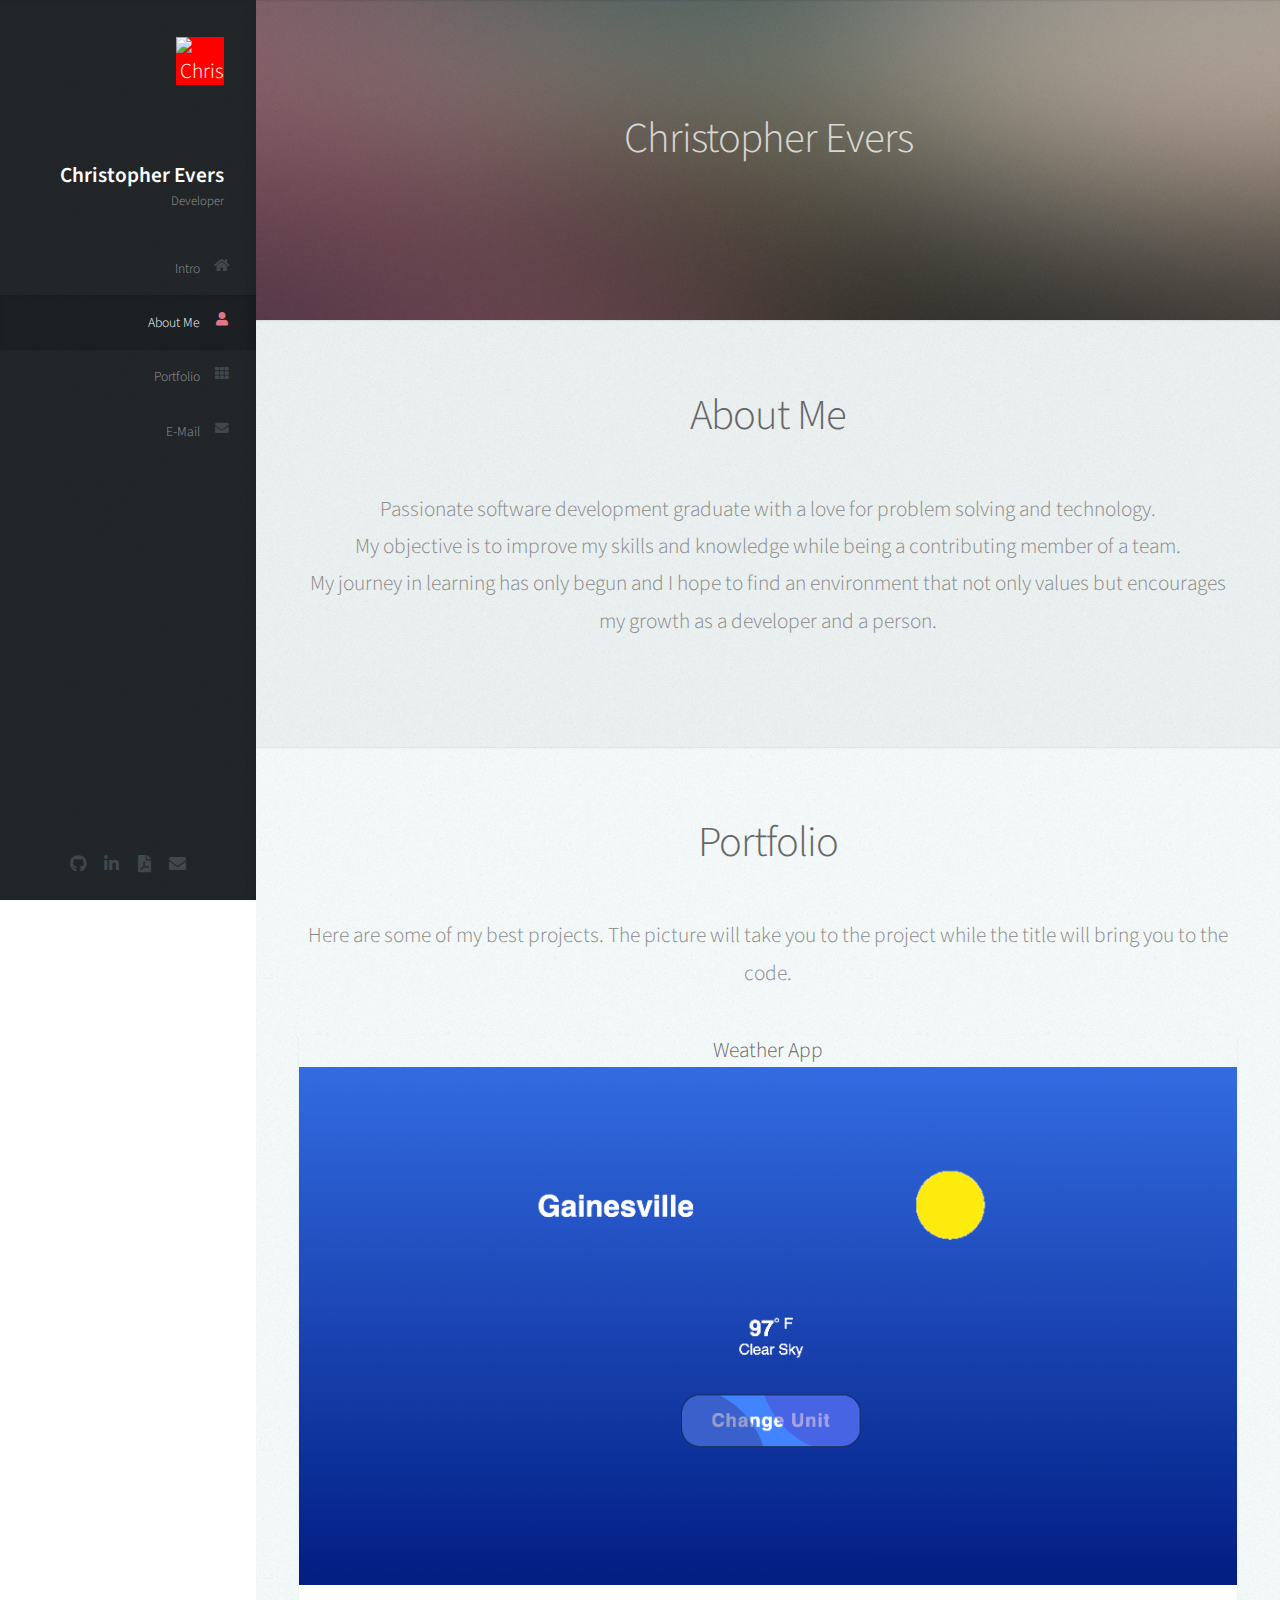
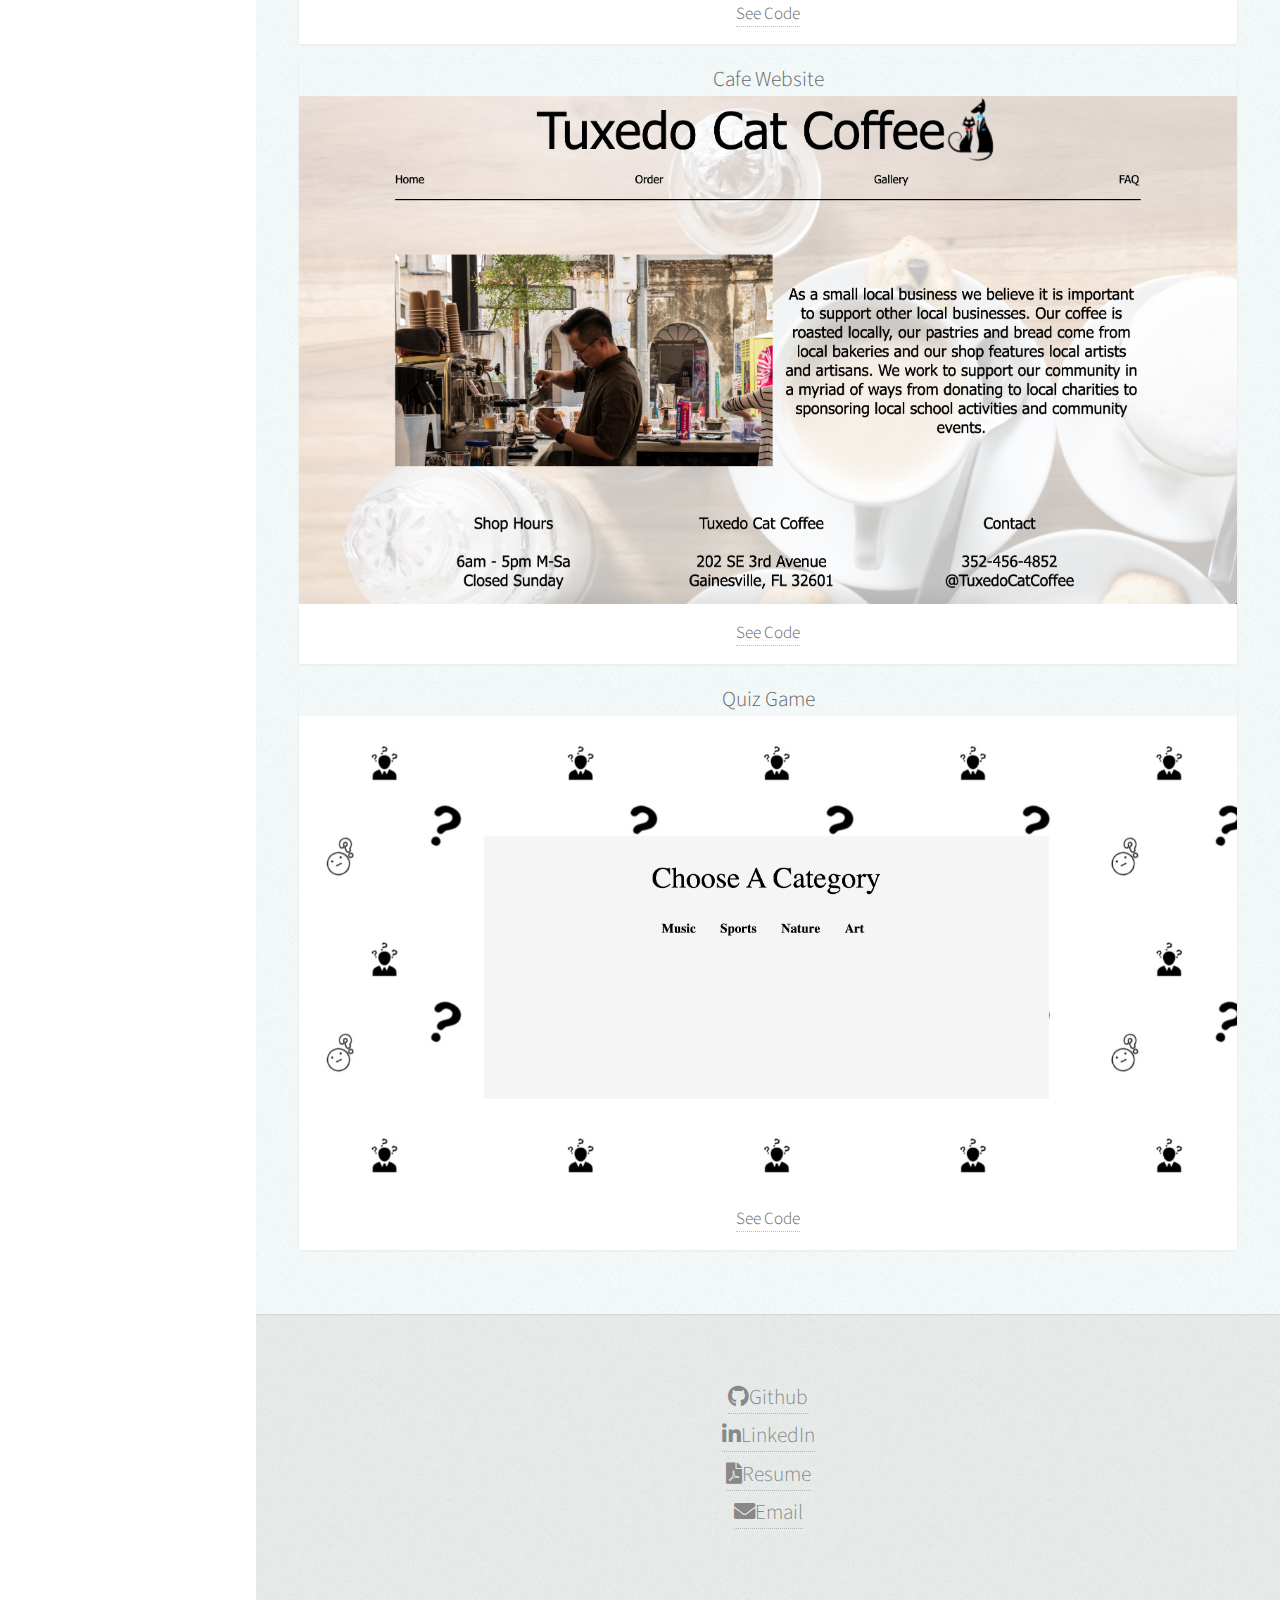
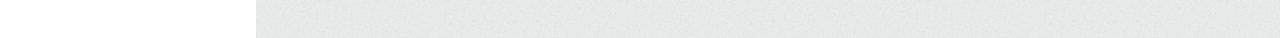
==== commit bc473695: "Fix links to be word and image" ====
--- a/index.html
+++ b/index.html
@@ -204,34 +204,30 @@
       <section id="contact" class="four">
         <div class="container">
           <p>
-            Github
             <a
               href="https://github.com/ChristopherEvers"
               class="icon brands fa-github"
               target="_blank"
-              ><span class="label">Github</span></a
-            >
-            <br />
-            LinkedIn
+              >Github <span class="label">Github</span></a
+            >
+            <br />
             <a
               href="https://www.linkedin.com/in/christopherevers/"
               target="_blank"
               class="icon brands fa-linkedin-in"
-              ><span class="label">LinkedIn</span></a
-            >
-            <br />
-            Resume
+              >LinkedIn <span class="label">LinkedIn</span></a
+            >
+            <br />
             <a
               href="assets/files/Chris Evers Resume.pdf"
               class="icon solid fa-file-pdf"
               target="_blank"
-              ><span class="label">Resume</span></a
+              >Resume <span class="label">Resume</span></a
             ><br />
-            Email
             <a
               href="mailto: chrisevers98@gmail.com"
               class="icon solid fa-envelope"
-              ><span class="label">Email</span></a
+              >Email <span class="label">Email</span></a
             >
           </p>
         </div>
